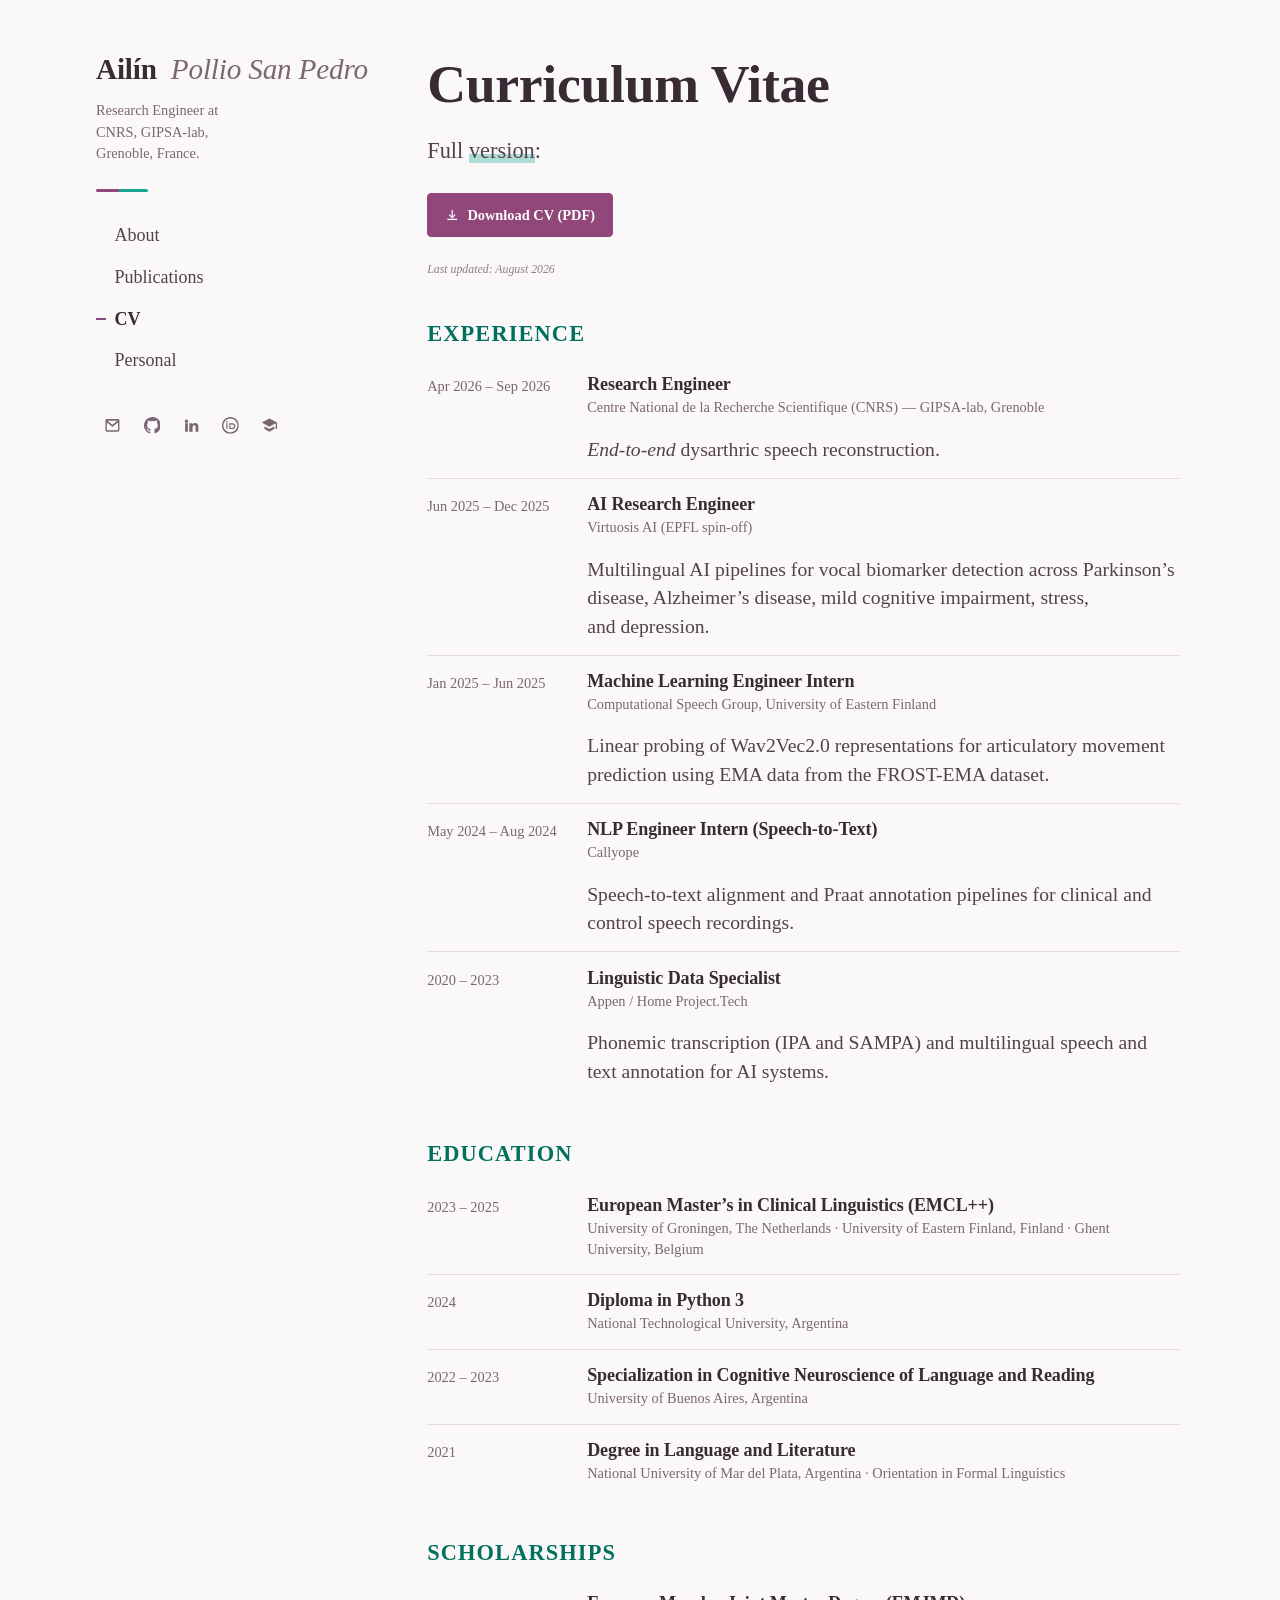
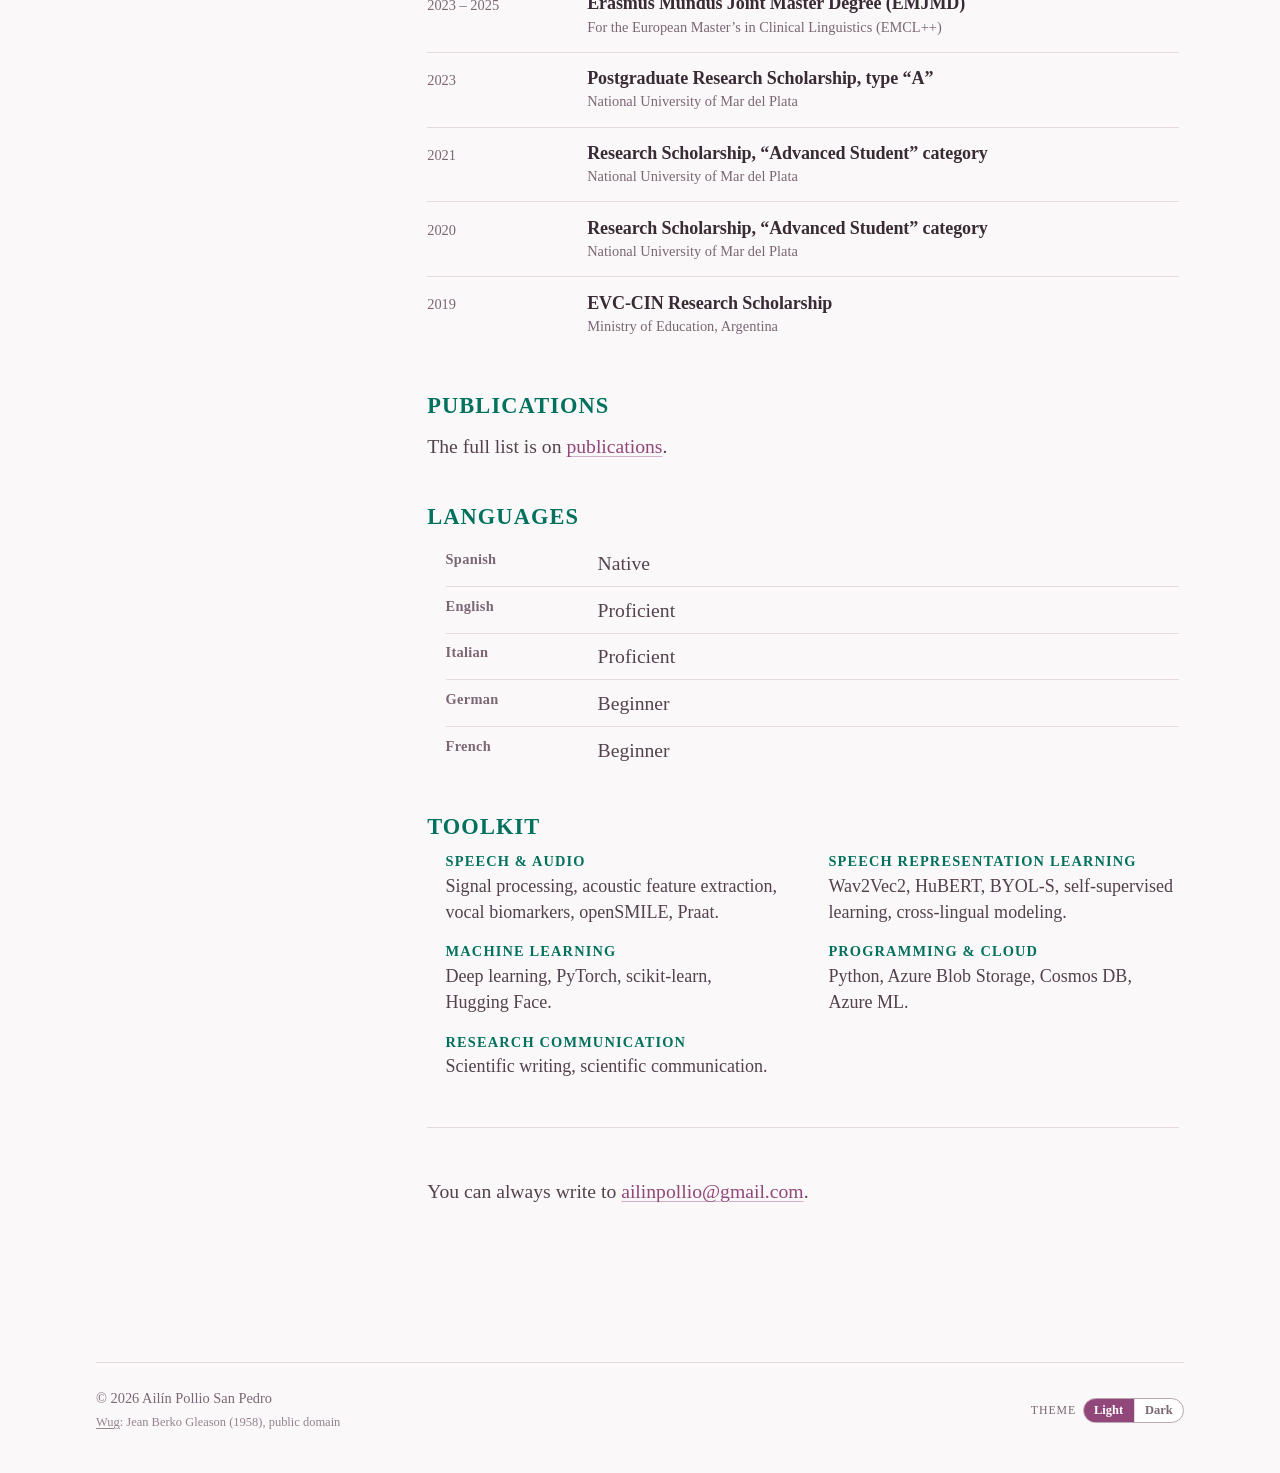
==== cv.html @ eecb3910 "Keep only the English version and tighten bio lists" ====
<!doctype html>
<html lang="en" data-lang="en">
<head>
<meta charset="utf-8">
<meta name="viewport" content="width=device-width, initial-scale=1">
<!-- [ES] title: Currículum vitae · Ailín Pollio San Pedro -->
<title data-en="CV · Ailín Pollio San Pedro">CV · Ailín Pollio San Pedro</title>
<!-- [ES] description: Formación, experiencia, docencia y distinciones de Ailín Pollio San Pedro. -->
<meta name="description"
      data-en="Education, experience, teaching and awards of Ailín Pollio San Pedro."
      content="Education, experience, teaching and awards of Ailín Pollio San Pedro.">
<link rel="icon" href="assets/img/favicon.svg" type="image/svg+xml">

<meta property="og:type" content="website">
<meta property="og:title" content="CV · Ailín Pollio San Pedro">
<!-- [ES] og:description: Formación, experiencia, docencia y distinciones. -->
<meta property="og:description" content="Education, experience, teaching and awards.">
<meta property="og:url" content="https://ailinpollio.github.io/cv.html">
<meta name="twitter:card" content="summary">

<link rel="preload" href="assets/fonts/junicode-regular.woff2" as="font" type="font/woff2" crossorigin>
<link rel="preload" href="assets/fonts/junicode-bold.woff2" as="font" type="font/woff2" crossorigin>
<link rel="stylesheet" href="assets/css/tokens.css">
<link rel="stylesheet" href="assets/css/site.css">

<script>
(function(){try{
  var t=localStorage.getItem("ailin:theme");
  if(t==="light"||t==="dark")document.documentElement.setAttribute("data-theme",t);
  /* [ES] Language detection, disabled: the site is English-only for now.
  var l=localStorage.getItem("ailin:lang");
  if(l!=="es"&&l!=="en"){
    l=(navigator.language||"es").toLowerCase().indexOf("en")===0?"en":"es";
  }
  */
  var l="en";
  document.documentElement.setAttribute("data-lang",l);
  document.documentElement.setAttribute("lang",l);
}catch(e){}})();
</script>
</head>
<body>

<a class="skip-link" href="#main"><!-- [ES] <span lang="es">Saltar al contenido</span> --><span lang="en">Skip to content</span></a>

<svg width="0" height="0" style="position:absolute" aria-hidden="true" focusable="false">
  <symbol id="i-mail" viewBox="0 0 24 24"><path d="M2 5a2 2 0 0 1 2-2h16a2 2 0 0 1 2 2v14a2 2 0 0 1-2 2H4a2 2 0 0 1-2-2V5Zm2.9.5L12 11.2l7.1-5.7H4.9ZM20 7.7l-7.4 5.9a1 1 0 0 1-1.2 0L4 7.7V19h16V7.7Z"/></symbol>
  <symbol id="i-github" viewBox="0 0 16 16"><path d="M8 0C3.58 0 0 3.58 0 8c0 3.54 2.29 6.53 5.47 7.59.4.07.55-.17.55-.38 0-.19-.01-.82-.01-1.49-2.01.37-2.53-.49-2.69-.94-.09-.23-.48-.94-.82-1.13-.28-.15-.68-.52-.01-.53.63-.01 1.08.58 1.23.82.72 1.21 1.87.87 2.33.66.07-.52.28-.87.51-1.07-1.78-.2-3.64-.89-3.64-3.95 0-.87.31-1.59.82-2.15-.08-.2-.36-1.02.08-2.12 0 0 .67-.21 2.2.82a7.6 7.6 0 0 1 2-.27c.68 0 1.36.09 2 .27 1.53-1.04 2.2-.82 2.2-.82.44 1.1.16 1.92.08 2.12.51.56.82 1.27.82 2.15 0 3.07-1.87 3.75-3.65 3.95.29.25.54.73.54 1.48 0 1.07-.01 1.93-.01 2.2 0 .21.15.46.55.38A8.01 8.01 0 0 0 16 8c0-4.42-3.58-8-8-8Z"/></symbol>
  <symbol id="i-linkedin" viewBox="0 0 24 24"><path d="M4.98 3.5a2.5 2.5 0 1 1 0 5 2.5 2.5 0 0 1 0-5ZM3 9h4v12H3V9Zm6 0h3.8v1.64h.05c.53-1 1.83-2.06 3.76-2.06C20.7 8.58 22 10.9 22 14.24V21h-4v-6.02c0-1.44-.03-3.29-2-3.29-2.01 0-2.32 1.57-2.32 3.19V21H9V9Z"/></symbol>
  <symbol id="i-orcid" viewBox="0 0 24 24"><path d="M12 0C5.37 0 0 5.37 0 12s5.37 12 12 12 12-5.37 12-12S18.63 0 12 0Zm0 2a10 10 0 1 1 0 20 10 10 0 0 1 0-20Z"/><rect x="6.2" y="9" width="1.7" height="8.2" rx=".2"/><circle cx="7.05" cy="6.9" r="1.15"/><path d="M10.4 9h4.3c2.6 0 4.4 1.7 4.4 4.1s-1.8 4.1-4.4 4.1h-4.3V9Zm1.7 1.6v5h2.4c1.7 0 2.8-1 2.8-2.5s-1.1-2.5-2.8-2.5h-2.4Z"/></symbol>
  <symbol id="i-scholar" viewBox="0 0 24 24"><path d="M12 2 1 8l11 6 9-4.91V17h2V8L12 2ZM5 13.18v4L12 21l7-3.82v-4L12 17l-7-3.82Z"/></symbol>
  <symbol id="i-download" viewBox="0 0 24 24"><path d="M12 3a1 1 0 0 1 1 1v9.6l3.3-3.3 1.4 1.4-5 5a1 1 0 0 1-1.4 0l-5-5 1.4-1.4 3.3 3.3V4a1 1 0 0 1 1-1ZM4 18h16v2H4v-2Z"/></symbol>
</svg>

<div class="shell">

  <aside class="rail">
    <a class="rail__mark" href="index.html">
      <b>Ailín</b>&nbsp;<span>Pollio San Pedro</span>
    </a>
    <!-- [ES] <p class="rail__role" lang="es">Ingeniera de Investigación en CNRS, GIPSA-lab, Grenoble, Francia.</p> -->
    <p class="rail__role" lang="en">Research Engineer at CNRS, GIPSA-lab, Grenoble, France.</p>

    <hr class="rail__rule">

    <!-- [ES] aria-label: Principal -->
    <nav class="nav" data-aria-en="Main" aria-label="Main">
      <ul>
        <li><a href="index.html"><!-- [ES] <span lang="es">Sobre mí</span> --><span lang="en">About</span></a></li>
        <li><a href="publications.html"><!-- [ES] <span lang="es">Publicaciones</span> --><span lang="en">Publications</span></a></li>
        <li><a href="cv.html">CV</a></li>
        <li><a href="personal.html">Personal</a></li>
      </ul>
    </nav>

    <ul class="social">
      <li><a href="mailto:ailinpollio@gmail.com" aria-label="Email">
        <svg aria-hidden="true"><use href="#i-mail"></use></svg></a></li>
      <li><a href="https://github.com/ailinpollio" rel="me noopener" aria-label="GitHub">
        <svg aria-hidden="true"><use href="#i-github"></use></svg></a></li>
      <li><a href="https://linkedin.com/in/ailin-pollio" rel="me noopener" aria-label="LinkedIn">
        <svg aria-hidden="true"><use href="#i-linkedin"></use></svg></a></li>
      <li><a href="https://orcid.org/0009-0009-9778-3104" rel="me noopener" aria-label="ORCID">
        <svg aria-hidden="true"><use href="#i-orcid"></use></svg></a></li>
      <li><a href="https://scholar.google.com/citations?user=HS0ACQoAAAAJ&hl=es" rel="me noopener" aria-label="Google Scholar">
        <svg aria-hidden="true"><use href="#i-scholar"></use></svg></a></li>
    </ul>
  </aside>

  <main class="content" id="main">

    <h1 class="page-title"><!-- [ES] <span lang="es">Currículum Vitae</span> --><span lang="en">Curriculum Vitae</span></h1>

    <!-- [ES] <div lang="es">

      <p class="page-lede">
        Versión <em>completa</em>:
      </p>

      <p>
        <a class="btn" href="assets/cv/Ailin-Pollio-San-Pedro-CV.pdf" download>
          <svg aria-hidden="true"><use href="#i-download"></use></svg>
          Descargar CV (PDF)
        </a>
      </p>
      <p class="dev-note">Última actualización: agosto 2026</p>

      <h2 class="section-label">Trayectoria</h2>

      <div class="cv-block">
        <div class="cv-block__when">Abr 2026 – Sep 2026</div>
        <div class="cv-block__what">
          <h3>Ingeniera de Investigación</h3>
          <p class="cv-block__where">Centre National de la Recherche Scientifique (CNRS) — GIPSA-lab, Grenoble</p>
          <p>Reconstrucción <em>end-to-end</em> de habla disártrica.</p>
        </div>
      </div>

      <div class="cv-block">
        <div class="cv-block__when">Jun 2025 – Dic 2025</div>
        <div class="cv-block__what">
          <h3>Ingeniera de Investigación en IA</h3>
          <p class="cv-block__where">Virtuosis AI (spin-off de la EPFL)</p>
          <p>Pipelines multilingües de IA para la detección de biomarcadores vocales en
            enfermedad de Parkinson, enfermedad de Alzheimer, deterioro cognitivo
            leve, estrés y depresión.</p>
        </div>
      </div>

      <div class="cv-block">
        <div class="cv-block__when">Ene 2025 – Jun 2025</div>
        <div class="cv-block__what">
          <h3>Pasante de Ingeniera de Investigación</h3>
          <p class="cv-block__where">Computational Speech Group, University of Eastern Finland</p>
          <p><em>Probing</em> lineal de representaciones de Wav2Vec2.0 para predecir
            movimientos articulatorios, con datos de EMA del corpus FROST-EMA.</p>
        </div>
      </div>

      <div class="cv-block">
        <div class="cv-block__when">May 2024 – Ago 2024</div>
        <div class="cv-block__what">
          <h3>Pasante de Ingeniera NLP (Speech-to-Text)</h3>
          <p class="cv-block__where">Callyope</p>
          <p>Pipelines de alineación habla–texto y de anotación en Praat para grabaciones
            clínicas y de controles.</p>
        </div>
      </div>

      <div class="cv-block">
        <div class="cv-block__when">2020 – 2023</div>
        <div class="cv-block__what">
          <h3>Especialista en datos lingüísticos</h3>
          <p class="cv-block__where">Appen / Home Project.Tech</p>
          <p>Transcripción fonémica (IPA y SAMPA) y anotación multilingüe de habla y texto
            para sistemas de IA.</p>
        </div>
      </div>

      <h2 class="section-label">Formación</h2>

      <div class="cv-block">
        <div class="cv-block__when">2023 – 2025</div>
        <div class="cv-block__what">
          <h3>European Master’s in Clinical Linguistics (EMCL++)</h3>
          <p class="cv-block__where">
            Universidad de Groningen, Países Bajos ·
            Universidad de Finlandia del Este, Finlandia ·
            Universidad de Gante, Bélgica
          </p>
        </div>
      </div>

      <div class="cv-block">
        <div class="cv-block__when">2024</div>
        <div class="cv-block__what">
          <h3>Diplomatura en Python 3</h3>
          <p class="cv-block__where">Universidad Tecnológica Nacional, Argentina</p>
        </div>
      </div>

      <div class="cv-block">
        <div class="cv-block__when">2022 – 2023</div>
        <div class="cv-block__what">
          <h3>Especialización en Neurociencia Cognitiva del Lenguaje y la Lectura</h3>
          <p class="cv-block__where">Universidad de Buenos Aires, Argentina</p>
        </div>
      </div>

      <div class="cv-block">
        <div class="cv-block__when">2021</div>
        <div class="cv-block__what">
          <h3>Profesorado en Letras</h3>
          <p class="cv-block__where">
            Universidad Nacional de Mar del Plata, Argentina ·
            orientación en Lingüística Formal
          </p>
        </div>
      </div>

      <h2 class="section-label">Becas</h2>

      <div class="cv-block">
        <div class="cv-block__when">2023 – 2025</div>
        <div class="cv-block__what">
          <h3>Erasmus Mundus Joint Master Degree (EMJMD)</h3>
          <p class="cv-block__where">Para el European Master’s in Clinical Linguistics (EMCL++)</p>
        </div>
      </div>

      <div class="cv-block">
        <div class="cv-block__when">2023</div>
        <div class="cv-block__what">
          <h3>Beca de Investigación de Posgrado, tipo «A»</h3>
          <p class="cv-block__where">Universidad Nacional de Mar del Plata</p>
        </div>
      </div>

      <div class="cv-block">
        <div class="cv-block__when">2021</div>
        <div class="cv-block__what">
          <h3>Beca de Investigación, categoría «Estudiante Avanzado»</h3>
          <p class="cv-block__where">Universidad Nacional de Mar del Plata</p>
        </div>
      </div>

      <div class="cv-block">
        <div class="cv-block__when">2020</div>
        <div class="cv-block__what">
          <h3>Beca de Investigación, categoría «Estudiante Avanzado»</h3>
          <p class="cv-block__where">Universidad Nacional de Mar del Plata</p>
        </div>
      </div>

      <div class="cv-block">
        <div class="cv-block__when">2019</div>
        <div class="cv-block__what">
          <h3>Beca EVC-CIN</h3>
          <p class="cv-block__where">Ministerio de Educación, Argentina</p>
        </div>
      </div>

      <h2 class="section-label">Publicaciones</h2>

      <p>
        La lista completa está en
        <a href="publications.html"> publicaciones</a>.
      </p>

      <h2 class="section-label">Idiomas</h2>

      <ul class="facts">
        <li><span class="facts__key">Español</span> <span>Nativo</span></li>
        <li><span class="facts__key">Inglés</span> <span>Profesional</span></li>
        <li><span class="facts__key">Italiano</span> <span>Profesional</span></li>
        <li><span class="facts__key">Alemán</span> <span>Principiante</span></li>
        <li><span class="facts__key">Francés</span> <span>Principiante</span></li>
      </ul>

      <h2 class="section-label">Herramientas</h2>

      <ul class="skill-grid">
        <li>
          <h3>Habla y audio</h3>
          <p>Procesamiento de señales, extracción de descriptores acústicos,
            biomarcadores vocales, openSMILE, Praat.</p>
        </li>
        <li>
          <h3>Representaciones del habla</h3>
          <p>Wav2Vec2, HuBERT, BYOL-S, aprendizaje autosupervisado, modelado
            translingüe.</p>
        </li>
        <li>
          <h3>Aprendizaje automático</h3>
          <p>Deep learning, PyTorch, scikit-learn, Hugging Face.</p>
        </li>
        <li>
          <h3>Programación y nube</h3>
          <p>Python, Azure Blob Storage, Cosmos DB, Azure ML.</p>
        </li>
        <li>
          <h3>Comunicación científica</h3>
          <p>Escritura científica, comunicación de resultados.</p>
        </li>
      </ul>

      <hr class="section-rule">

      <p>
        Podés escribirme a
        <a href="mailto:ailinpollio@gmail.com">ailinpollio@gmail.com</a>.
      </p>

    </div> -->

    <div lang="en">

      <p class="page-lede">
        Full <em>version</em>:
      </p>

      <p>
        <a class="btn" href="assets/cv/Ailin-Pollio-San-Pedro-CV.pdf" download>
          <svg aria-hidden="true"><use href="#i-download"></use></svg>
          Download CV (PDF)
        </a>
      </p>
      <p class="dev-note">Last updated: August 2026</p>

      <h2 class="section-label">Experience</h2>

      <div class="cv-block">
        <div class="cv-block__when">Apr 2026 – Sep 2026</div>
        <div class="cv-block__what">
          <h3>Research Engineer</h3>
          <p class="cv-block__where">Centre National de la Recherche Scientifique (CNRS) — GIPSA-lab, Grenoble</p>
          <p><em>End-to-end</em> dysarthric speech reconstruction.</p>
        </div>
      </div>

      <div class="cv-block">
        <div class="cv-block__when">Jun 2025 – Dec 2025</div>
        <div class="cv-block__what">
          <h3>AI Research Engineer</h3>
          <p class="cv-block__where">Virtuosis AI (EPFL spin-off)</p>
          <p>Multilingual AI pipelines for vocal biomarker detection across Parkinson’s
            disease, Alzheimer’s disease, mild cognitive impairment, stress, and
            depression.</p>
        </div>
      </div>

      <div class="cv-block">
        <div class="cv-block__when">Jan 2025 – Jun 2025</div>
        <div class="cv-block__what">
          <h3>Machine Learning Engineer Intern</h3>
          <p class="cv-block__where">Computational Speech Group, University of Eastern Finland</p>
          <p>Linear probing of Wav2Vec2.0 representations for articulatory movement
            prediction using EMA data from the FROST-EMA dataset.</p>
        </div>
      </div>

      <div class="cv-block">
        <div class="cv-block__when">May 2024 – Aug 2024</div>
        <div class="cv-block__what">
          <h3>NLP Engineer Intern (Speech-to-Text)</h3>
          <p class="cv-block__where">Callyope</p>
          <p>Speech-to-text alignment and Praat annotation pipelines for clinical and
            control speech recordings.</p>
        </div>
      </div>

      <div class="cv-block">
        <div class="cv-block__when">2020 – 2023</div>
        <div class="cv-block__what">
          <h3>Linguistic Data Specialist</h3>
          <p class="cv-block__where">Appen / Home Project.Tech</p>
          <p>Phonemic transcription (IPA and SAMPA) and multilingual speech and text
            annotation for AI systems.</p>
        </div>
      </div>

      <h2 class="section-label">Education</h2>

      <div class="cv-block">
        <div class="cv-block__when">2023 – 2025</div>
        <div class="cv-block__what">
          <h3>European Master’s in Clinical Linguistics (EMCL++)</h3>
          <p class="cv-block__where">
            University of Groningen, The Netherlands ·
            University of Eastern Finland, Finland ·
            Ghent University, Belgium
          </p>
        </div>
      </div>

      <div class="cv-block">
        <div class="cv-block__when">2024</div>
        <div class="cv-block__what">
          <h3>Diploma in Python 3</h3>
          <p class="cv-block__where">National Technological University, Argentina</p>
        </div>
      </div>

      <div class="cv-block">
        <div class="cv-block__when">2022 – 2023</div>
        <div class="cv-block__what">
          <h3>Specialization in Cognitive Neuroscience of Language and Reading</h3>
          <p class="cv-block__where">University of Buenos Aires, Argentina</p>
        </div>
      </div>

      <div class="cv-block">
        <div class="cv-block__when">2021</div>
        <div class="cv-block__what">
          <h3>Degree in Language and Literature</h3>
          <p class="cv-block__where">
            National University of Mar del Plata, Argentina ·
            Orientation in Formal Linguistics
          </p>
        </div>
      </div>

      <h2 class="section-label">Scholarships</h2>

      <div class="cv-block">
        <div class="cv-block__when">2023 – 2025</div>
        <div class="cv-block__what">
          <h3>Erasmus Mundus Joint Master Degree (EMJMD)</h3>
          <p class="cv-block__where">For the European Master’s in Clinical Linguistics (EMCL++)</p>
        </div>
      </div>

      <div class="cv-block">
        <div class="cv-block__when">2023</div>
        <div class="cv-block__what">
          <h3>Postgraduate Research Scholarship, type “A”</h3>
          <p class="cv-block__where">National University of Mar del Plata</p>
        </div>
      </div>

      <div class="cv-block">
        <div class="cv-block__when">2021</div>
        <div class="cv-block__what">
          <h3>Research Scholarship, “Advanced Student” category</h3>
          <p class="cv-block__where">National University of Mar del Plata</p>
        </div>
      </div>

      <div class="cv-block">
        <div class="cv-block__when">2020</div>
        <div class="cv-block__what">
          <h3>Research Scholarship, “Advanced Student” category</h3>
          <p class="cv-block__where">National University of Mar del Plata</p>
        </div>
      </div>

      <div class="cv-block">
        <div class="cv-block__when">2019</div>
        <div class="cv-block__what">
          <h3>EVC-CIN Research Scholarship</h3>
          <p class="cv-block__where">Ministry of Education, Argentina</p>
        </div>
      </div>

      <h2 class="section-label">Publications</h2>

      <p>
        The full list is on
        <a href="publications.html">publications</a>.
      </p>

      <h2 class="section-label">Languages</h2>

      <ul class="facts">
        <li><span class="facts__key">Spanish</span> <span>Native</span></li>
        <li><span class="facts__key">English</span> <span>Proficient</span></li>
        <li><span class="facts__key">Italian</span> <span>Proficient</span></li>
        <li><span class="facts__key">German</span> <span>Beginner</span></li>
        <li><span class="facts__key">French</span> <span>Beginner</span></li>
      </ul>

      <h2 class="section-label">Toolkit</h2>

      <ul class="skill-grid">
        <li>
          <h3>Speech &amp; audio</h3>
          <p>Signal processing, acoustic feature extraction, vocal biomarkers,
            openSMILE, Praat.</p>
        </li>
        <li>
          <h3>Speech representation learning</h3>
          <p>Wav2Vec2, HuBERT, BYOL-S, self-supervised learning, cross-lingual
            modeling.</p>
        </li>
        <li>
          <h3>Machine learning</h3>
          <p>Deep learning, PyTorch, scikit-learn, Hugging Face.</p>
        </li>
        <li>
          <h3>Programming &amp; cloud</h3>
          <p>Python, Azure Blob Storage, Cosmos DB, Azure ML.</p>
        </li>
        <li>
          <h3>Research communication</h3>
          <p>Scientific writing, scientific communication.</p>
        </li>
      </ul>

      <hr class="section-rule">

      <p>
        You can always write to
        <a href="mailto:ailinpollio@gmail.com">ailinpollio@gmail.com</a>.
      </p>

    </div>

  </main>

  <footer class="site-footer">
    <p>
      © <span id="year">2026</span> Ailín Pollio San Pedro<br>
      <span class="credit">
        <a href="https://commons.wikimedia.org/wiki/File:WugTest.png" rel="noopener">Wug</a>:
        Jean Berko Gleason (1958)<!-- [ES] <span lang="es">, dominio público</span> --><span lang="en">, public domain</span>
      </span>
    </p>

    <div class="controls">
      <!-- [ES] <div class="control">
        <span class="control__label" id="lbl-lang">
          <span lang="es">Idioma</span><span lang="en">Language</span>
        </span>
        <div class="switch" data-switch="lang" role="group" aria-labelledby="lbl-lang">
          <button type="button" data-value="es" aria-pressed="true">Español</button>
          <button type="button" data-value="en" aria-pressed="false">English</button>
        </div>
      </div> -->

      <div class="control">
        <span class="control__label" id="lbl-theme">
          <!-- [ES] <span lang="es">Tema</span> --><span lang="en">Theme</span>
        </span>
        <div class="switch" data-switch="theme" role="group" aria-labelledby="lbl-theme">
          <button type="button" data-value="light" aria-pressed="true">
            <!-- [ES] <span lang="es">Claro</span> --><span lang="en">Light</span>
          </button>
          <button type="button" data-value="dark" aria-pressed="false">
            <!-- [ES] <span lang="es">Oscuro</span> --><span lang="en">Dark</span>
          </button>
        </div>
      </div>
    </div>
  </footer>

</div>

<script src="assets/js/site.js" defer></script>
<script>document.getElementById("year").textContent = new Date().getFullYear();</script>
</body>
</html>
---- assets/css/tokens.css ----
@font-face {
  font-family: "Junicode";
  src: url("../fonts/junicode-regular.woff2") format("woff2");
  font-weight: 400; font-style: normal; font-display: swap;
}
@font-face {
  font-family: "Junicode";
  src: url("../fonts/junicode-italic.woff2") format("woff2");
  font-weight: 400; font-style: italic; font-display: swap;
}
@font-face {
  font-family: "Junicode";
  src: url("../fonts/junicode-bold.woff2") format("woff2");
  font-weight: 700; font-style: normal; font-display: swap;
}
@font-face {
  font-family: "Junicode";
  src: url("../fonts/junicode-bolditalic.woff2") format("woff2");
  font-weight: 700; font-style: italic; font-display: swap;
}

:root {

  --font-display: "Junicode", "Iowan Old Style", Georgia, "Times New Roman", serif;
  --font-body: var(--font-display);
  --font-ui: var(--font-display);
  --font-mono: ui-monospace, "SF Mono", SFMono-Regular, Menlo, monospace;

  --display-tracking: -0.006em;
  --body-leading: 1.62;

  --body-size: calc(var(--step-0) * 1.09);

  --plum: #914779;
  --slate: #53424C;
  --mauve: #BAA6B2;
  --pine: #00715D;
  --jade: #17A68F;

  --bg: #FBF8FA;
  --bg-sunken: #F3ECF0;
  --surface: #FFFFFF;

  --ink: #53424C;
  --ink-strong: #382B33;
  --ink-muted: #7A6773;

  --link: #914779;
  --link-hover: #6E3459;
  --accent: #00715D;
  --accent-quiet: #17A68F;

  --rule: #E5D9E0;
  --rule-strong: #BAA6B2;
  --chip-bg: #F3E9EF;
  --chip-ink: #6E3459;

  --on-fill: #FFFFFF;
  --fill: #914779;
  --focus: #00715D;

  --shadow: 0 1px 2px rgb(56 43 51 / .05), 0 6px 20px -8px rgb(56 43 51 / .14);
  --selection: #F2D9E8;

  --shell: 74rem;
  --measure: 47rem;
  --rail: 17.5rem;
  --gap: clamp(1.75rem, 4vw, 4.5rem);
  --pad-x: clamp(1.25rem, 5vw, 3rem);
  --radius: 4px;
  --radius-lg: 10px;

  --step--1: clamp(0.84rem, 0.82rem + 0.10vw, 0.90rem);
  --step-0:  clamp(1.03rem, 1.00rem + 0.16vw, 1.13rem);
  --step-1:  clamp(1.22rem, 1.16rem + 0.30vw, 1.42rem);
  --step-2:  clamp(1.48rem, 1.36rem + 0.58vw, 1.86rem);
  --step-3:  clamp(1.80rem, 1.58rem + 1.05vw, 2.55rem);
  --step-4:  clamp(2.20rem, 1.80rem + 1.95vw, 3.60rem);

  color-scheme: light;
}

@media (prefers-color-scheme: dark) {
  :root:not([data-theme="light"]) {
    --bg: #221B20;
    --bg-sunken: #2C242A;
    --surface: #2C242A;

    --ink: #EFE6EB;
    --ink-strong: #FFFFFF;
    --ink-muted: #BAA6B2;

    --link: #D890BE;
    --link-hover: #EDB4D6;
    --accent: #17A68F;
    --accent-quiet: #17A68F;

    --rule: #3D323A;
    --rule-strong: #574853;
    --chip-bg: #382E35;
    --chip-ink: #E8C3DA;

    --on-fill: #1B1418;
    --fill: #D890BE;
    --focus: #17A68F;

    --shadow: 0 1px 2px rgb(0 0 0 / .30), 0 8px 24px -10px rgb(0 0 0 / .55);
    --selection: #4A2C40;

    color-scheme: dark;
  }
}

:root[data-theme="dark"] {
  --bg: #221B20;
  --bg-sunken: #2C242A;
  --surface: #2C242A;

  --ink: #EFE6EB;
  --ink-strong: #FFFFFF;
  --ink-muted: #BAA6B2;

  --link: #D890BE;
  --link-hover: #EDB4D6;
  --accent: #17A68F;
  --accent-quiet: #17A68F;

  --rule: #3D323A;
  --rule-strong: #574853;
  --chip-bg: #382E35;
  --chip-ink: #E8C3DA;

  --on-fill: #1B1418;
  --fill: #D890BE;
  --focus: #17A68F;

  --shadow: 0 1px 2px rgb(0 0 0 / .30), 0 8px 24px -10px rgb(0 0 0 / .55);
  --selection: #4A2C40;

  color-scheme: dark;
}

/* [ES]
:root[data-lang="en"] [lang="es"] { display: none; }
:root[data-lang="es"] [lang="en"] { display: none; }
*/
---- assets/css/site.css ----
*, *::before, *::after { box-sizing: border-box; }

html {
  -webkit-text-size-adjust: 100%;
  scroll-behavior: smooth;
}
@media (prefers-reduced-motion: reduce) {
  html { scroll-behavior: auto; }
  *, *::before, *::after {
    animation-duration: .001ms !important;
    transition-duration: .001ms !important;
  }
}

body {
  margin: 0;
  background: var(--bg);
  color: var(--ink);
  font-family: var(--font-body);
  font-size: var(--body-size);
  line-height: var(--body-leading);
  font-synthesis-weight: none;
  text-rendering: optimizeLegibility;
  -webkit-font-smoothing: antialiased;
}

::selection { background: var(--selection); color: var(--ink-strong); }

:where(a):focus-visible,
:where(button):focus-visible,
:where(summary):focus-visible {
  outline: 2px solid var(--focus);
  outline-offset: 3px;
  border-radius: 2px;
}

img { max-width: 100%; height: auto; display: block; }

.skip-link {
  position: absolute;
  left: -999px;
  top: .5rem;
  z-index: 100;
  padding: .55rem 1rem;
  background: var(--fill);
  color: var(--on-fill);
  border-radius: var(--radius);
  font-family: var(--font-ui);
}
.skip-link:focus { left: .5rem; }

.visually-hidden {
  position: absolute; width: 1px; height: 1px;
  padding: 0; margin: -1px; overflow: hidden;
  clip-path: inset(50%); white-space: nowrap;
}

.shell {
  max-width: var(--shell);
  margin-inline: auto;
  padding-inline: var(--pad-x);
  display: grid;
  grid-template-columns: var(--rail) minmax(0, 1fr);
  gap: var(--gap);
  align-items: start;
}

.rail {
  position: sticky;
  top: 0;
  padding-block: clamp(2.5rem, 6vh, 4.5rem) 2rem;
  max-height: 100vh;
  overflow-y: auto;
  overscroll-behavior: contain;
}

.content {
  min-width: 0;
  padding-block: clamp(2.5rem, 6vh, 4.5rem) 5rem;
  max-width: var(--measure);
}

@media (max-width: 60rem) {
  .shell { grid-template-columns: minmax(0, 1fr); gap: 0; }
  .rail {
    position: static;
    max-height: none;
    overflow: visible;
    padding-block: 2rem 1.25rem;
    border-bottom: 1px solid var(--rule);
  }
  .content { padding-block: 2rem 3.5rem; max-width: none; }
}

.rail__mark {
  display: inline-flex;
  align-items: baseline;
  gap: .12em;
  text-decoration: none;
  color: var(--ink-strong);
  font-family: var(--font-display);
  font-size: var(--step-2);
  line-height: 1.08;
  letter-spacing: var(--display-tracking);
}
.rail__mark b { font-weight: 700; }
.rail__mark span {
  font-weight: 400;
  color: var(--ink-muted);
  font-style: italic;
}
.rail__mark:hover b { color: var(--link); }

.rail__role {
  margin: .7rem 0 0;
  font-family: var(--font-ui);
  font-size: var(--step--1);
  line-height: 1.5;
  color: var(--ink-muted);
  max-width: 22ch;
}

.rail__rule {
  width: 3.25rem;
  height: 3px;
  margin: 1.5rem 0;
  border: 0;
  background: linear-gradient(90deg, var(--plum) 0 45%, var(--accent-quiet) 45% 100%);
  border-radius: 2px;
}

.nav ul {
  list-style: none;
  margin: 0;
  padding: 0;
  display: flex;
  flex-direction: column;
  gap: .1rem;
}
.nav a {
  display: block;
  padding: .34rem 0;
  font-family: var(--font-ui);
  font-size: var(--step-0);
  color: var(--ink);
  text-decoration: none;
  position: relative;
  padding-left: 1.15rem;
  transition: color .16s ease;
}
.nav a::before {
  content: "";
  position: absolute;
  left: 0;
  top: 50%;
  translate: 0 -50%;
  width: 0;
  height: 2px;
  background: var(--accent-quiet);
  transition: width .18s ease;
}
.nav a:hover { color: var(--link); }
.nav a:hover::before { width: .6rem; }
.nav a[aria-current="page"] {
  color: var(--ink-strong);
  font-weight: 700;
}
.nav a[aria-current="page"]::before { width: .6rem; background: var(--plum); }

@media (max-width: 60rem) {
  .nav ul { flex-direction: row; flex-wrap: wrap; gap: 0 1.5rem; }
  .nav a { padding-left: 0; }
  .nav a::before { left: 0; top: auto; bottom: .12rem; translate: none; }
  .rail__rule { margin: 1.1rem 0; }
  .rail__role { max-width: 46ch; }
}

.social {
  display: flex;
  flex-wrap: wrap;
  gap: .35rem;
  margin-top: 1.75rem;
  padding: 0;
  list-style: none;
}
.social a {
  display: grid;
  place-items: center;
  width: 2.1rem;
  height: 2.1rem;
  border-radius: 50%;
  color: var(--ink-muted);
  border: 1px solid transparent;
  transition: color .16s ease, border-color .16s ease, background .16s ease;
}
.social a:hover {
  color: var(--link);
  border-color: var(--rule-strong);
  background: var(--surface);
}
.social svg { width: 1.05rem; height: 1.05rem; fill: currentColor; }

.content :where(h1, h2, h3, h4) {
  font-family: var(--font-display);
  color: var(--ink-strong);
  letter-spacing: var(--display-tracking);
  line-height: 1.14;
  text-wrap: balance;
  font-weight: 700;
}

h1.page-title {
  font-size: var(--step-4);
  margin: 0 0 .35em;
}
.page-lede {
  font-size: var(--step-1);
  line-height: 1.5;
  color: var(--ink);
  margin: 0 0 2.5rem;
  max-width: 38ch;
  text-wrap: pretty;
}
.page-lede em {
  font-style: normal;
  background-image: linear-gradient(transparent 62%, color-mix(in srgb, var(--accent-quiet) 34%, transparent) 62%);
  background-repeat: no-repeat;
}

.content :where(h2) {
  font-size: var(--step-2);
  margin: 3.25rem 0 1rem;
}
.content :where(h3) {
  font-size: var(--step-1);
  margin: 2rem 0 .5rem;
}
.content p { margin: 0 0 1.15em; text-wrap: pretty; }

.content :where(a) {
  color: var(--link);
  text-decoration: underline;
  text-decoration-thickness: 1px;
  text-underline-offset: .16em;
  text-decoration-color: color-mix(in srgb, var(--link) 40%, transparent);
  transition: color .15s ease, text-decoration-color .15s ease;
}
.content :where(a:hover) {
  color: var(--link-hover);
  text-decoration-color: currentColor;
}

.content ul, .content ol { padding-left: 1.15rem; margin: 0 0 1.15em; }
.content li { margin-bottom: .35em; }
.content .bio-list li { margin-bottom: 0; line-height: 1.5; }
.content li::marker { color: var(--rule-strong); }

blockquote {
  margin: 1.75rem 0;
  padding: .15rem 0 .15rem 1.25rem;
  border-left: 3px solid var(--accent-quiet);
  color: var(--ink-muted);
  font-style: italic;
}

hr.section-rule {
  border: 0;
  border-top: 1px solid var(--rule);
  margin: 3rem 0;
}

.section-label {
  font-family: var(--font-display);
  font-size: var(--step-1);
  font-weight: 700;

  letter-spacing: .05em;
  line-height: 1.2;
  text-transform: uppercase;
  color: var(--accent);

  margin: 2.6rem 0 .7rem;
  text-wrap: balance;
}

.content > div > .section-label:first-child { margin-top: 2.5rem; }

.cv-block:has(+ .section-label),
.facts li:last-child { border-bottom: 0; }

.section-label + h2 { margin-top: 0; }

.section-label--soft {
  text-transform: none;
  letter-spacing: 0;
  font-style: italic;
  font-weight: 400;

  font-size: calc(var(--step-1) * 1.12);
}

.btn {
  display: inline-flex;
  align-items: center;
  gap: .5rem;
  padding: .58rem 1.05rem;
  font-family: var(--font-ui);
  font-size: var(--step--1);
  font-weight: 700;
  border-radius: var(--radius);
  border: 1px solid var(--fill);
  background: var(--fill);
  color: var(--on-fill);
  text-decoration: none;
  cursor: pointer;
  transition: filter .16s ease, transform .16s ease;
}

.btn:hover {
  filter: brightness(1.08);
  transform: translateY(-1px);
  color: var(--on-fill);
}
.btn--ghost {
  background: transparent;
  color: var(--link);
  border-color: var(--rule-strong);
}
.btn--ghost:hover {
  border-color: var(--link);
  background: var(--surface);
  color: var(--link-hover);
}
.btn svg { width: 1em; height: 1em; fill: currentColor; }

.chip {
  display: inline-flex;
  align-items: center;
  gap: .3rem;
  padding: .16rem .55rem;
  border-radius: 999px;
  background: var(--chip-bg);
  color: var(--chip-ink);
  font-family: var(--font-ui);
  font-size: .78rem;
  font-weight: 700;
  letter-spacing: .02em;
  text-decoration: none;
  white-space: nowrap;
}
a.chip:hover { background: var(--rule-strong); color: var(--ink-strong); }

.portrait {
  float: right;
  width: min(38%, 13rem);
  margin: 0 0 1.25rem 1.75rem;
  border-radius: var(--radius-lg);
  box-shadow: var(--shadow);
  aspect-ratio: 4 / 5;
  object-fit: cover;
  background: var(--bg-sunken);
}
@media (max-width: 34rem) {
  .portrait { float: none; width: 11rem; margin: 0 0 1.5rem; }
}

.news {
  list-style: none;
  padding: 0;
  margin: 0 0 1.15em;
  display: grid;
  gap: .7rem;
}
.news li {
  display: grid;
  grid-template-columns: 1.6rem minmax(0, 1fr);
  gap: .55rem;
  margin: 0;
}
.news__mark {
  font-size: 1.1em;
  line-height: 1.5;

  font-family: "Apple Color Emoji", "Segoe UI Emoji", "Noto Color Emoji", sans-serif;
}

.facts {
  list-style: none;
  padding: 0;
  margin: 0;
  display: grid;
  gap: .1rem;
}
.facts li {
  display: grid;
  grid-template-columns: 8.5rem minmax(0, 1fr);
  gap: 1rem;
  padding: .38rem 0;
  border-bottom: 1px solid var(--rule);
  margin: 0;
}
.facts dt, .facts .facts__key {
  font-family: var(--font-ui);
  font-size: var(--step--1);
  font-weight: 700;
  color: var(--ink-muted);
  letter-spacing: .02em;
}
@media (max-width: 34rem) {
  .facts li { grid-template-columns: 1fr; gap: .1rem; }
}

.filters {
  display: flex;
  flex-wrap: wrap;
  gap: .4rem;
  margin: 0 0 2.25rem;
  padding: 0;
  border: 0;
}
.filters legend { padding: 0; margin: 0 0 .6rem; }
.filter {
  font-family: var(--font-ui);
  font-size: var(--step--1);
  font-weight: 700;
  padding: .32rem .8rem;
  border-radius: 999px;
  border: 1px solid var(--rule-strong);
  background: transparent;
  color: var(--ink-muted);
  cursor: pointer;
  transition: all .15s ease;
}
.filter:hover { color: var(--link); border-color: var(--link); }
.filter[aria-pressed="true"] {
  background: var(--fill);
  border-color: var(--fill);
  color: var(--on-fill);
}

.pub-year {
  display: grid;
  grid-template-columns: 4.25rem minmax(0, 1fr);
  gap: 1.5rem;
  padding-top: 1.6rem;
  border-top: 1px solid var(--rule);
  margin-top: 1.6rem;
}
.pub-year:first-of-type { border-top: 0; padding-top: 0; margin-top: 0; }
.pub-year > h2 {
  margin: 0;
  font-size: var(--step-1);
  color: var(--ink-muted);
  font-variant-numeric: lining-nums tabular-nums;
  position: sticky;
  top: 1.5rem;
  align-self: start;
  font-weight: 400;
}

.pub-list { list-style: none; margin: 0; padding: 0; display: grid; gap: 1.9rem; }

.pub { margin: 0; position: relative; }
.pub__title {
  font-family: var(--font-display);
  font-size: var(--step-1);
  font-weight: 700;
  line-height: 1.25;
  margin: 0 0 .3rem;
  color: var(--ink-strong);
  letter-spacing: var(--display-tracking);
  text-wrap: pretty;
}
.pub__title a { color: inherit; text-decoration: none; }
.pub__title a:hover {
  color: var(--link);
  text-decoration: underline;
  text-decoration-thickness: 1px;
  text-underline-offset: .16em;
}
.pub__authors {
  margin: 0 0 .2rem;
  font-size: var(--step--1);
  line-height: 1.55;
  color: var(--ink);
}
.pub__authors .me {
  font-weight: 700;
  color: var(--ink-strong);
  border-bottom: 2px solid var(--accent-quiet);
}
.pub__venue {
  margin: 0 0 .65rem;
  font-size: var(--step--1);
  color: var(--ink-muted);
}
.pub__venue em { color: var(--ink); font-style: italic; }
.pub__links {
  display: flex;
  flex-wrap: wrap;
  gap: .35rem;
  list-style: none;
  padding: 0;
  margin: 0;
}
.pub__links li { margin: 0; }

@media (max-width: 34rem) {
  .pub-year { grid-template-columns: 1fr; gap: .9rem; }
  .pub-year > h2 { position: static; }
}

.empty-state {
  padding: 2.5rem 0;
  color: var(--ink-muted);
  font-style: italic;
}

.cv-block {
  display: grid;
  grid-template-columns: 8.5rem minmax(0, 1fr);
  gap: 1.5rem;
  padding: .9rem 0;
  border-bottom: 1px solid var(--rule);
  line-height: 1.45;
}
.cv-block:last-child { border-bottom: 0; }
.cv-block__when {
  font-family: var(--font-ui);
  font-size: var(--step--1);
  color: var(--ink-muted);
  font-variant-numeric: lining-nums tabular-nums;
  padding-top: .2em;
  white-space: nowrap;
}
.cv-block__what h3 {
  margin: 0 0 .1rem;
  font-size: var(--step-0);
  line-height: 1.25;
}
.cv-block__where {
  margin: 0 0 .3rem;
  color: var(--ink-muted);
  font-size: var(--step--1);
}
.cv-block__what p:last-child { margin-bottom: 0; }
.cv-block__what ul { margin: .3rem 0 0; }
.cv-block__what li { margin-bottom: .12rem; }
.cv-block__what p:last-child { margin-bottom: 0; }

@media (max-width: 34rem) {
  .cv-block { grid-template-columns: 1fr; gap: .3rem; }
}

.skill-grid {
  display: grid;
  grid-template-columns: repeat(auto-fit, minmax(16rem, 1fr));
  gap: 1.1rem 2rem;
  margin: .6rem 0 0;
  padding: 0;
  list-style: none;
}
.skill-grid > li { margin: 0; }

.skill-grid h3 {
  margin: 0 0 .1rem;
  font-size: var(--step--1);
  font-weight: 700;
  letter-spacing: .08em;
  text-transform: uppercase;
  color: var(--accent);
  line-height: 1.3;
}
.skill-grid p {
  margin: 0;
  font-size: var(--step-0);
  line-height: 1.45;
  color: var(--ink);
}

.site-footer {
  grid-column: 1 / -1;
  border-top: 1px solid var(--rule);
  padding: 1.5rem 0 2.5rem;
  display: flex;
  flex-wrap: wrap;
  gap: 1rem 2rem;
  align-items: center;
  justify-content: space-between;
  font-family: var(--font-ui);
  font-size: var(--step--1);
  color: var(--ink-muted);
}
.site-footer p { margin: 0; }
.credit { font-size: .78rem; opacity: .8; }
.site-footer a { color: var(--ink-muted); text-decoration: underline; text-underline-offset: .15em; }
.site-footer a:hover { color: var(--link); }

.controls {
  display: flex;
  flex-wrap: wrap;
  gap: .75rem 1.25rem;
  align-items: center;
}
.control {
  display: inline-flex;
  align-items: center;
  gap: .4rem;
}
.control > .control__label {
  font-size: .74rem;
  letter-spacing: .08em;
  text-transform: uppercase;
  color: var(--ink-muted);
}
.switch {
  display: inline-flex;
  border: 1px solid var(--rule-strong);
  border-radius: 999px;
  overflow: hidden;
  background: var(--surface);
}
.switch button {
  border: 0;
  background: transparent;
  color: var(--ink-muted);
  font-family: inherit;
  font-size: .78rem;
  font-weight: 700;
  padding: .25rem .65rem;
  cursor: pointer;
  transition: background .15s ease, color .15s ease;
}
.switch button:hover { color: var(--link); }
.switch button[aria-pressed="true"] {
  background: var(--fill);
  color: var(--on-fill);
}
.switch button + button { border-left: 1px solid var(--rule); }

.dev-note {
  font-size: .74rem;
  font-style: italic;
  color: var(--ink-muted);
  opacity: .85;
}

.films,
.photo-grid {
  list-style: none;
  padding: 0;
  margin: 0 0 1.5rem;
  display: grid;
}

.films      { grid-template-columns: repeat(4, minmax(0, 1fr)); gap: 1rem .7rem; max-width: 36.1rem; }
.photo-grid { grid-template-columns: repeat(3, minmax(0, 1fr)); gap: .5rem;      max-width: 26.5rem; }

@media (max-width: 34rem) {
  .films { grid-template-columns: repeat(2, minmax(0, 1fr)); max-width: none; }
  .photo-grid { max-width: none; }
}

.film { margin: 0; }
.film__link {
  display: block;
  text-decoration: none;
  color: var(--ink);
}
.film__poster {
  width: 100%;
  height: auto;
  aspect-ratio: 2 / 3;
  object-fit: cover;
  border-radius: var(--radius);
  display: block;
  background: var(--bg-sunken);
}
.film__link:focus-visible { outline: 2px solid var(--focus); outline-offset: 3px; }

.film__title {
  display: block;
  margin-top: .4rem;
  font-size: var(--step--1);
  line-height: 1.3;
}
.film__link:hover .film__title {
  color: var(--link);
  text-decoration: underline;
  text-underline-offset: .16em;
}
.film__meta {
  display: block;
  font-size: .78rem;
  color: var(--ink-muted);
  font-variant-numeric: lining-nums tabular-nums;
}
.photo-grid li { margin: 0; }
.photo-grid img {
  width: 100%;
  height: auto;
  aspect-ratio: 1;
  object-fit: cover;
  border-radius: var(--radius);
  display: block;
  background: var(--bg-sunken);
}
.photo-grid a:focus-visible { outline: 2px solid var(--focus); outline-offset: 3px; }

.film__poster,
.photo-grid img {
  filter: saturate(.45);
  opacity: .72;
  transition: filter .28s ease, opacity .28s ease;
}
.film__link:hover .film__poster,
.film__link:focus-visible .film__poster,
.photo-grid a:hover img,
.photo-grid a:focus-visible img {
  filter: saturate(1);
  opacity: 1;
}

@media (hover: none) {
  .film__poster,
  .photo-grid img { filter: none; opacity: 1; }
}

.has-wug,
.has-wug * { cursor: none; }

.has-wug :is(input, textarea, [contenteditable]) { cursor: text; }

.wug {
  position: fixed;
  top: 0;
  left: 0;
  width: 40px;
  height: 36px;
  z-index: 9999;
  pointer-events: none;
  opacity: 0;
  transition: opacity .18s ease;
  will-change: transform;
}
.wug--ready { opacity: 1; }

.wug__bird {
  position: absolute;
  inset: 0;

  transform-origin: 46% 84%;
}

.wug--peck .wug__bird { animation: wug-peck .26s; }

@keyframes wug-peck {
  0%   { rotate: 0deg;   translate: 0 0;      animation-timing-function: ease-in-out; }
  12%  { rotate: -8deg;  translate: -1px 0;   animation-timing-function: cubic-bezier(.85,0,.9,.6); }
  38%  { rotate: 24deg;  translate: 2px 1px;  animation-timing-function: linear; }
  55%  { rotate: 23deg;  translate: 2px 1px;  animation-timing-function: ease-out; }
  100% { rotate: 0deg;   translate: 0 0; }
}

.wug--peck .wug__body,
.wug--peck .wug__leg-l,
.wug--peck .wug__leg-r { animation: wug-negativo .26s steps(1, end); }

@keyframes wug-negativo {
  0%, 37%   { filter: none; }
  38%, 92%  { filter: invert(1)
                      drop-shadow( 1px 0 0 #000) drop-shadow(-1px 0 0 #000)
                      drop-shadow( 0 1px 0 #000) drop-shadow( 0 -1px 0 #000); }
  93%, 100% { filter: none; }
}

:root[data-theme="dark"] .wug { filter: invert(1); }
@media (prefers-color-scheme: dark) {
  :root:not([data-theme="light"]) .wug { filter: invert(1); }
}

.wug__body,
.wug__leg-l,
.wug__leg-r {
  position: absolute;
  inset: 0;
  width: 100%;
  height: 100%;
  object-fit: contain;
}

.wug__leg-l { transform-origin: 40.1% 82.8%; }
.wug__leg-r { transform-origin: 62.1% 82.8%; }

.wug__leg-l,
.wug__leg-r { transition: rotate .2s cubic-bezier(.2, 1.8, .4, 1); }

.wug--flying .wug__leg-l { rotate:  36deg; }
.wug--flying .wug__leg-r { rotate: -36deg; }

.notfound {
  min-height: 60vh;
  display: grid;
  align-content: center;
}
.notfound__code {
  font-family: var(--font-display);
  font-size: var(--step-4);
  color: var(--accent-quiet);
  margin: 0;
  line-height: 1;
}
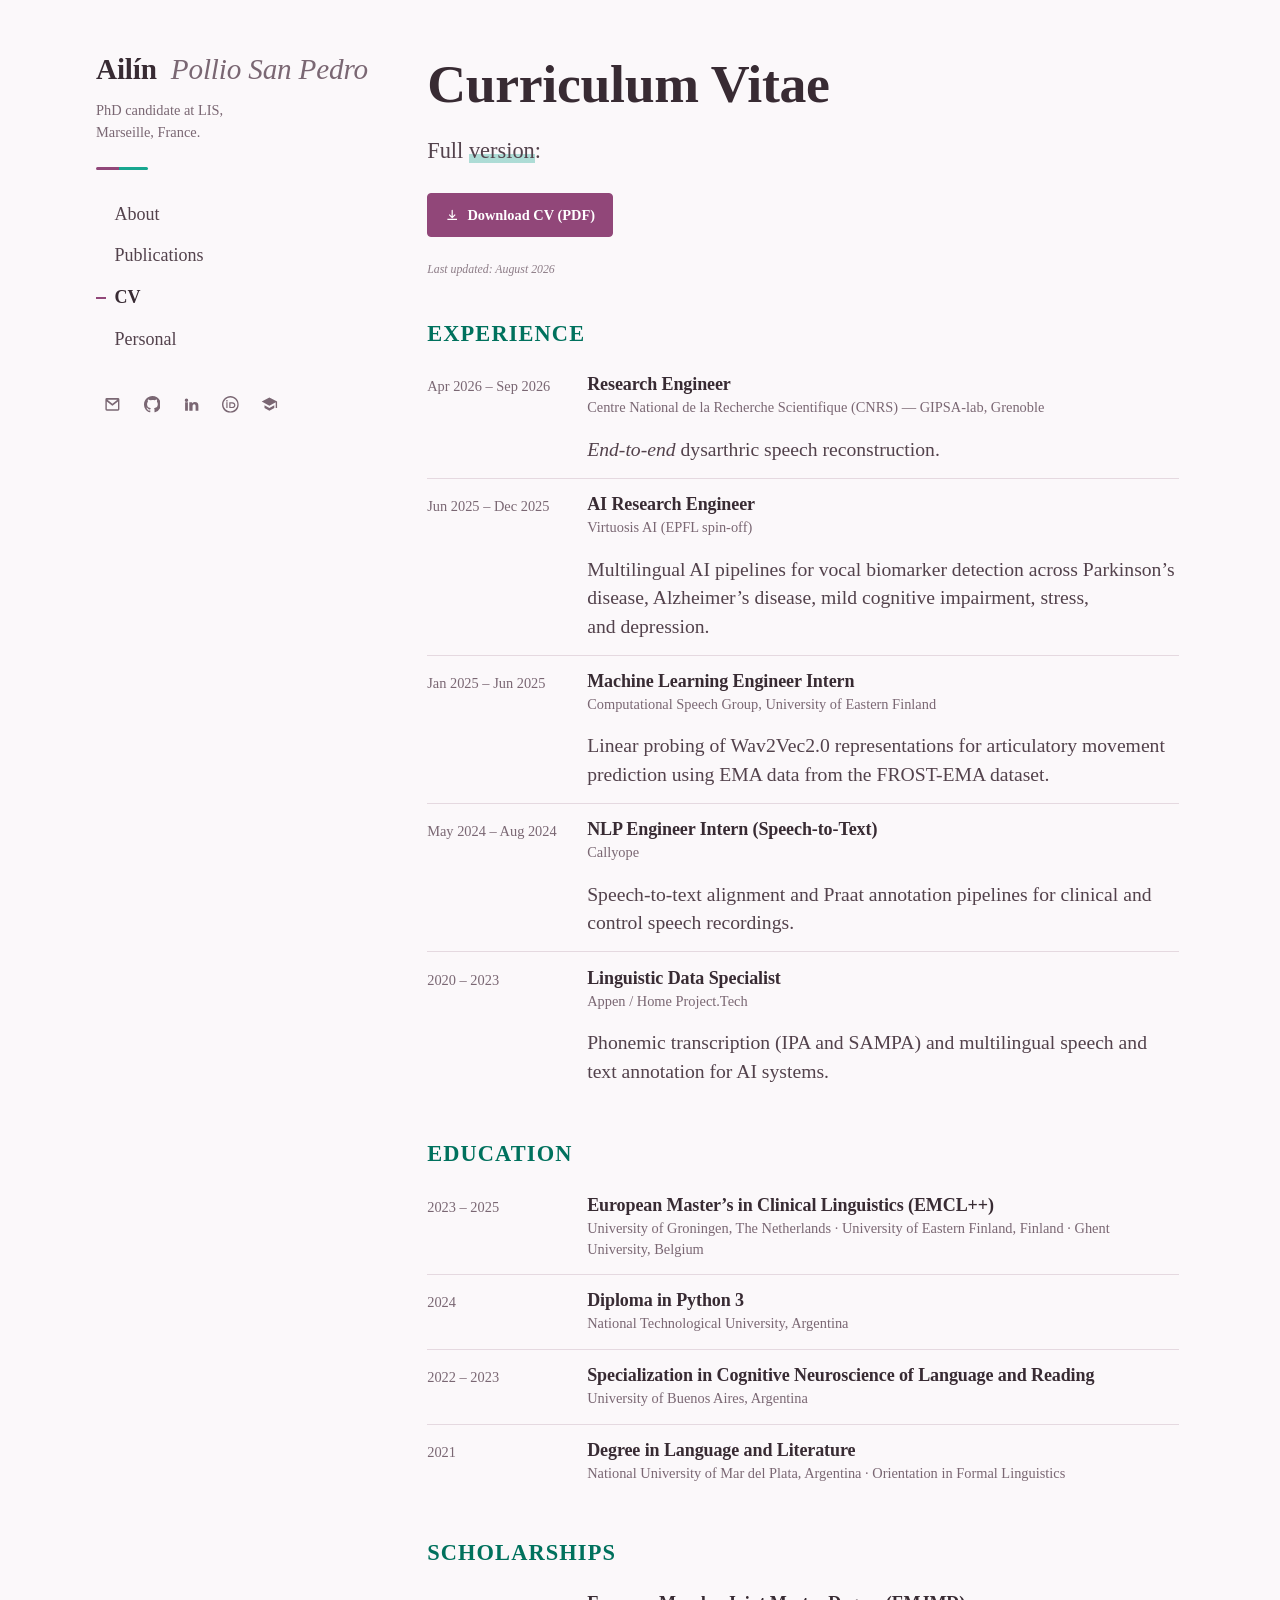
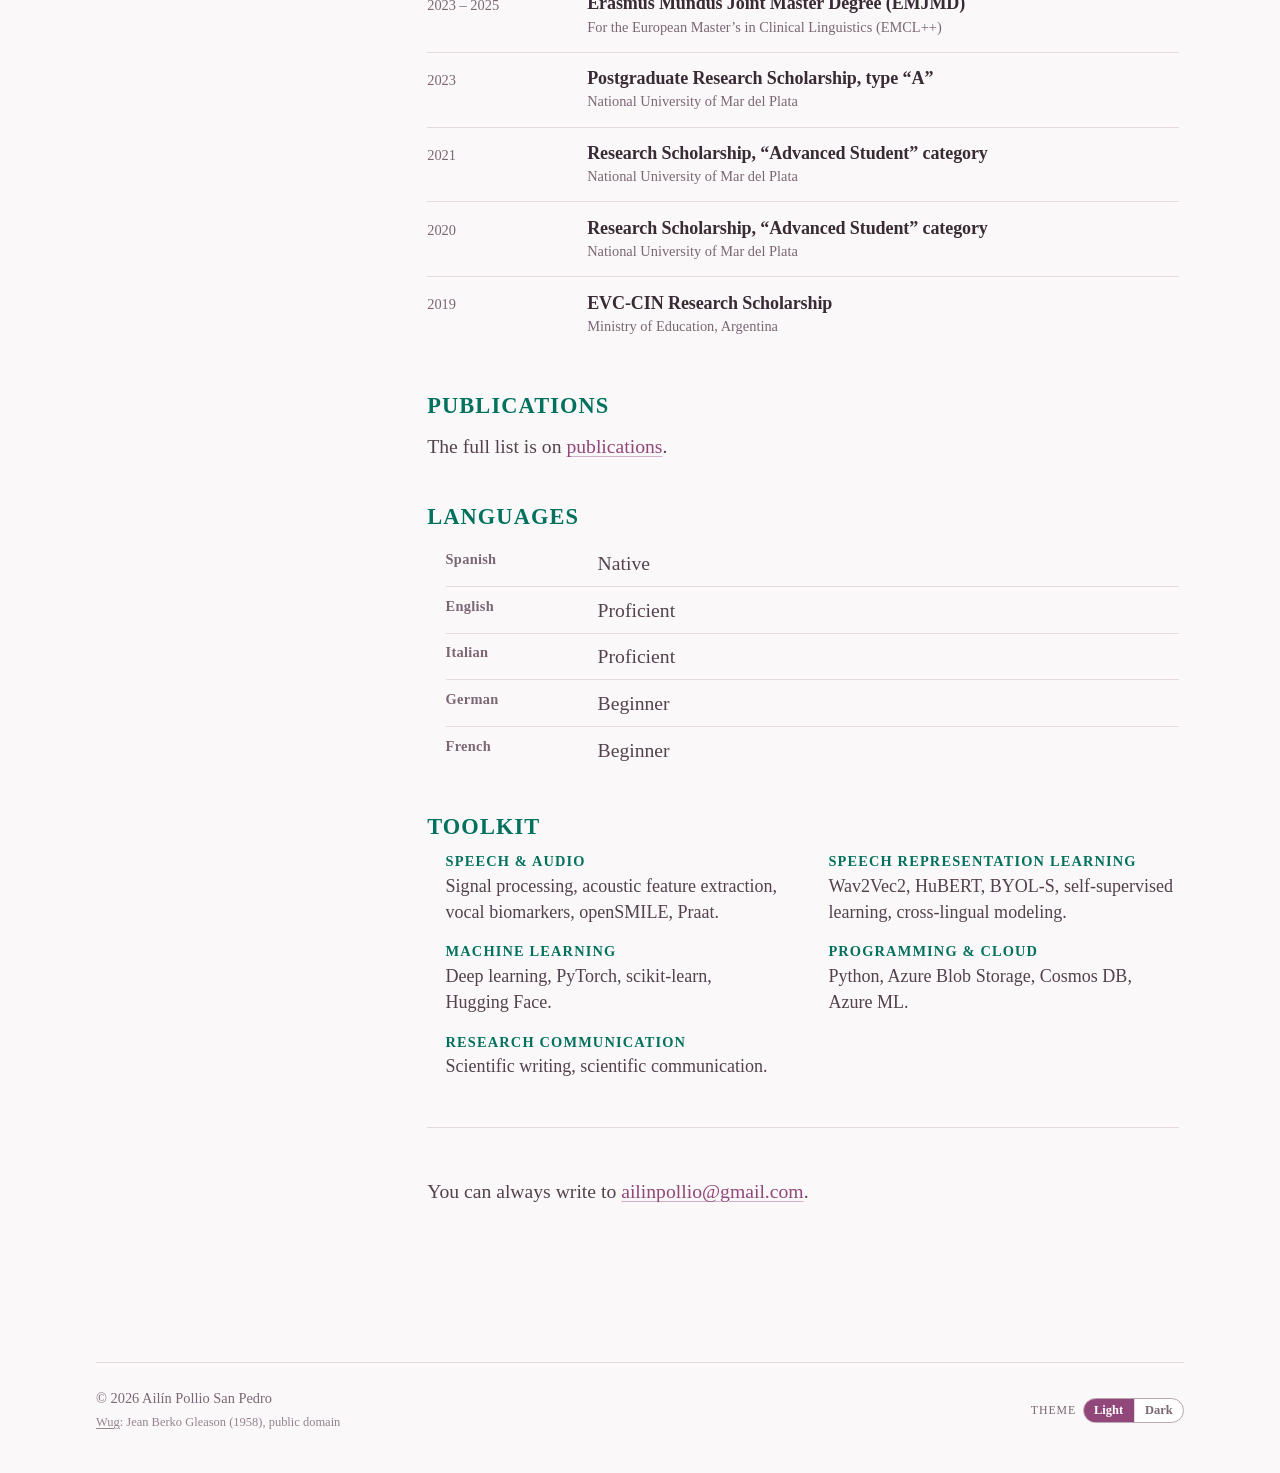
==== commit 93654b25: "Update role, description, Scholar links and news" ====
--- a/cv.html
+++ b/cv.html
@@ -59,7 +59,7 @@
       <b>Ailín</b>&nbsp;<span>Pollio San Pedro</span>
     </a>
     <!-- [ES] <p class="rail__role" lang="es">Ingeniera de Investigación en CNRS, GIPSA-lab, Grenoble, Francia.</p> -->
-    <p class="rail__role" lang="en">Research Engineer at CNRS, GIPSA-lab, Grenoble, France.</p>
+    <p class="rail__role" lang="en">PhD candidate at LIS, Marseille, France.</p>
 
     <hr class="rail__rule">
 
@@ -82,7 +82,7 @@
         <svg aria-hidden="true"><use href="#i-linkedin"></use></svg></a></li>
       <li><a href="https://orcid.org/0009-0009-9778-3104" rel="me noopener" aria-label="ORCID">
         <svg aria-hidden="true"><use href="#i-orcid"></use></svg></a></li>
-      <li><a href="https://scholar.google.com/citations?user=HS0ACQoAAAAJ&hl=es" rel="me noopener" aria-label="Google Scholar">
+      <li><a href="https://scholar.google.com/citations?user=HS0ACQoAAAAJ&hl=en" rel="me noopener" aria-label="Google Scholar">
         <svg aria-hidden="true"><use href="#i-scholar"></use></svg></a></li>
     </ul>
   </aside>
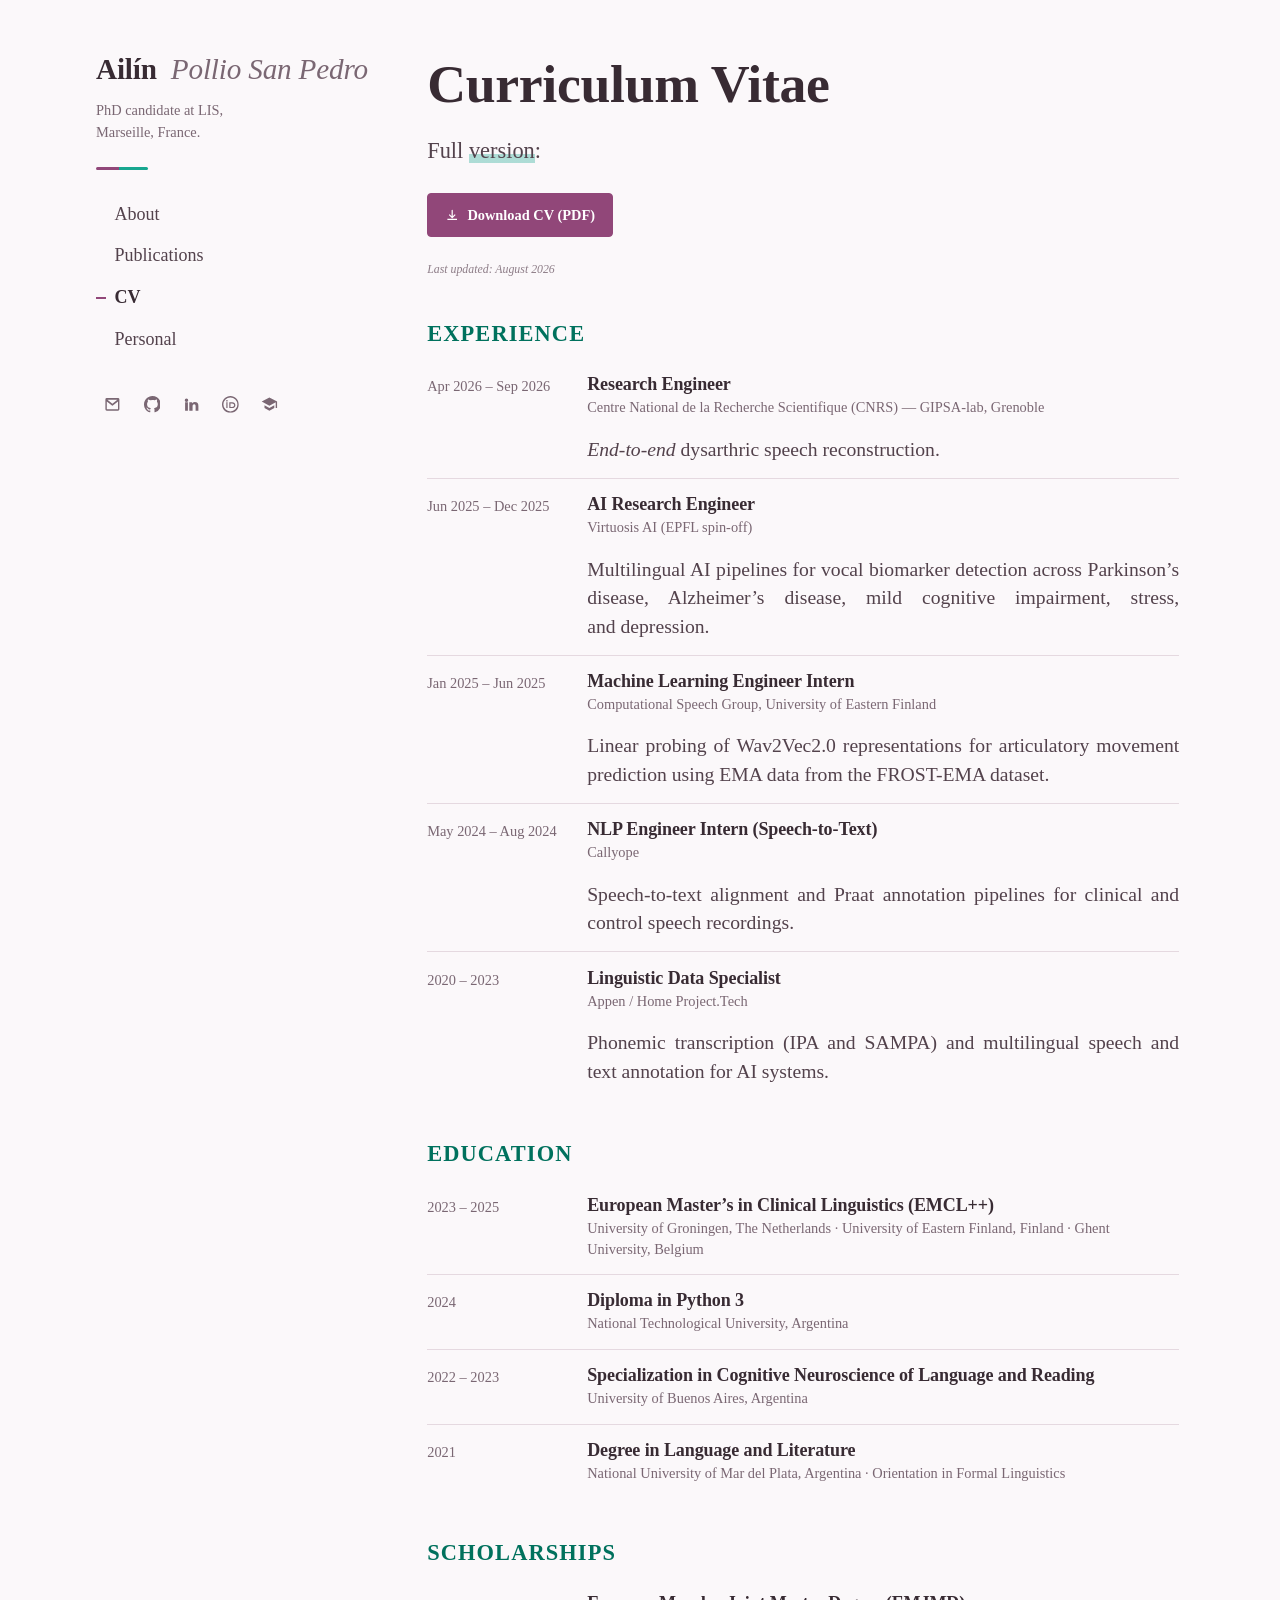
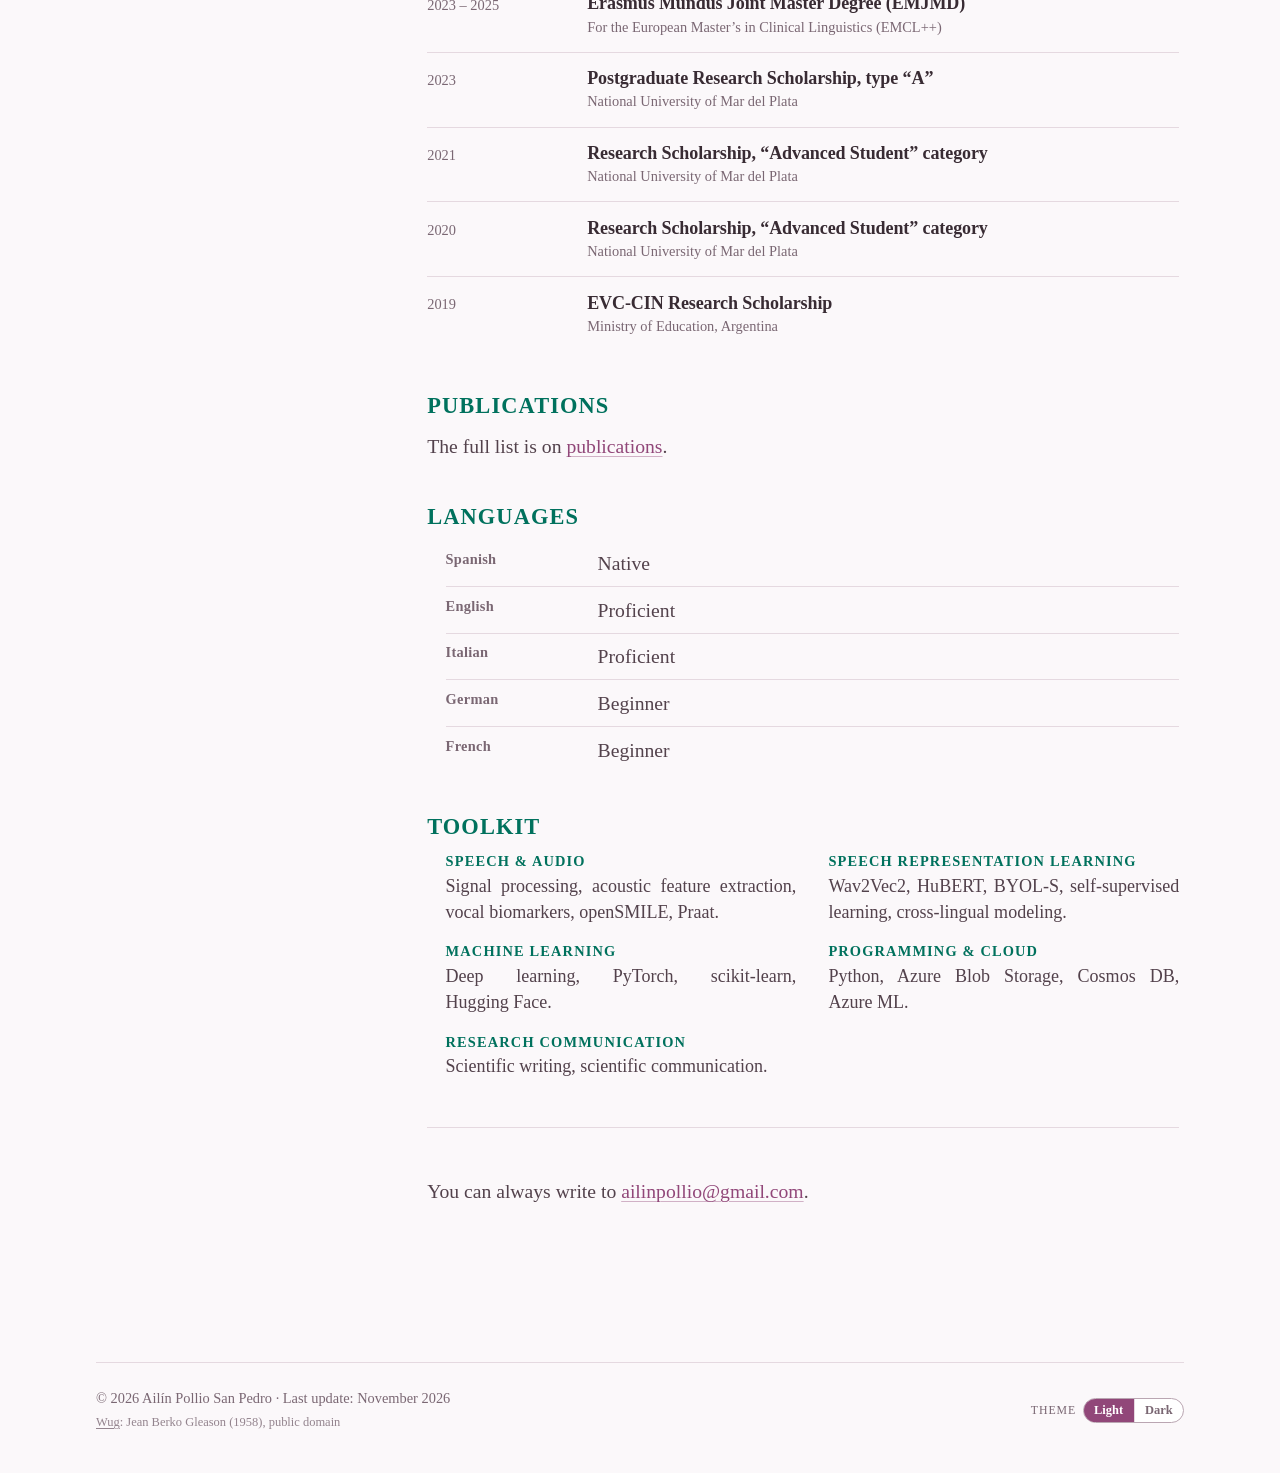
==== commit f857309e: "Update role, news and footer date; justify text" ====
--- a/cv.html
+++ b/cv.html
@@ -499,7 +499,7 @@
 
   <footer class="site-footer">
     <p>
-      © <span id="year">2026</span> Ailín Pollio San Pedro<br>
+      © <span id="year">2026</span> Ailín Pollio San Pedro · Last update: November 2026<br>
       <span class="credit">
         <a href="https://commons.wikimedia.org/wiki/File:WugTest.png" rel="noopener">Wug</a>:
         Jean Berko Gleason (1958)<!-- [ES] <span lang="es">, dominio público</span> --><span lang="en">, public domain</span>
--- a/assets/css/site.css
+++ b/assets/css/site.css
@@ -236,6 +236,8 @@
   margin: 2rem 0 .5rem;
 }
 .content p { margin: 0 0 1.15em; text-wrap: pretty; }
+.content p, .content li { text-align: justify; hyphens: auto; }
+.content h3, .content .cv-block__where, .content .pub__authors, .content .pub__venue { text-align: left; hyphens: manual; }
 
 .content :where(a) {
   color: var(--link);
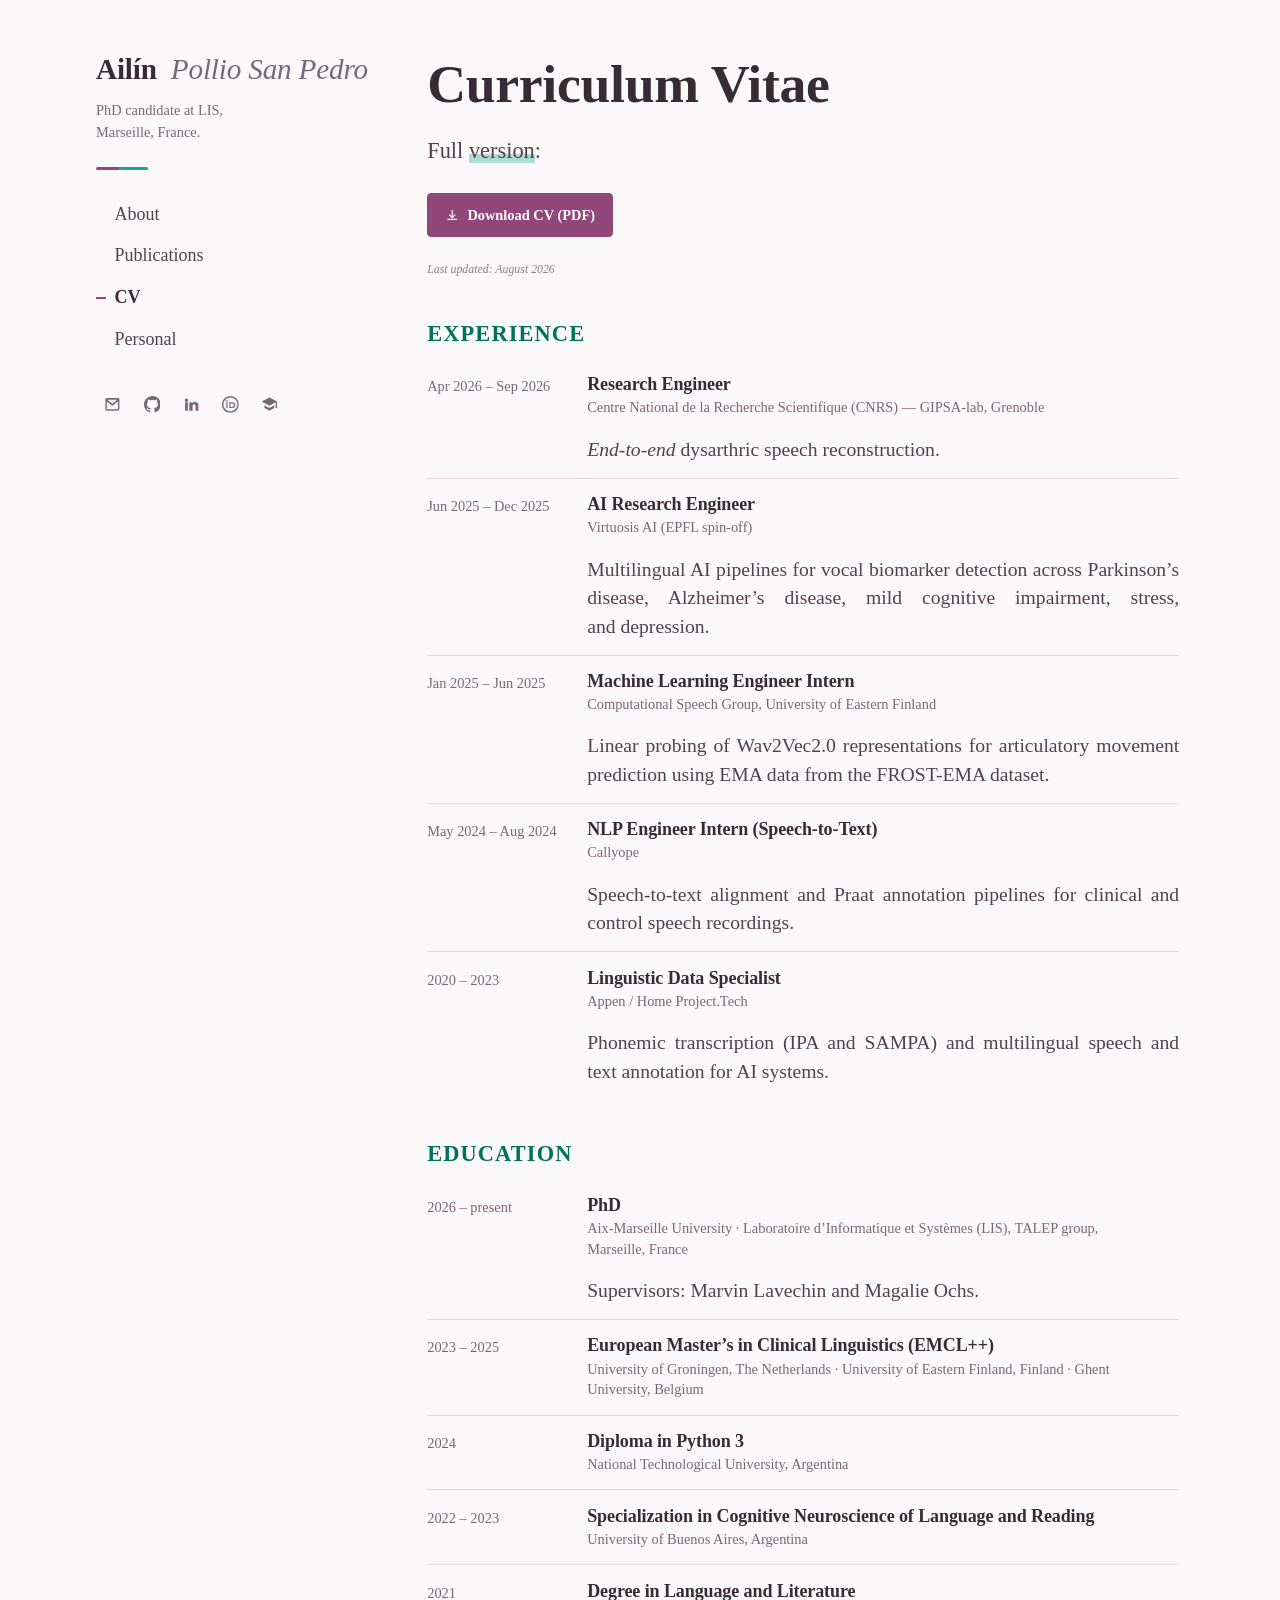
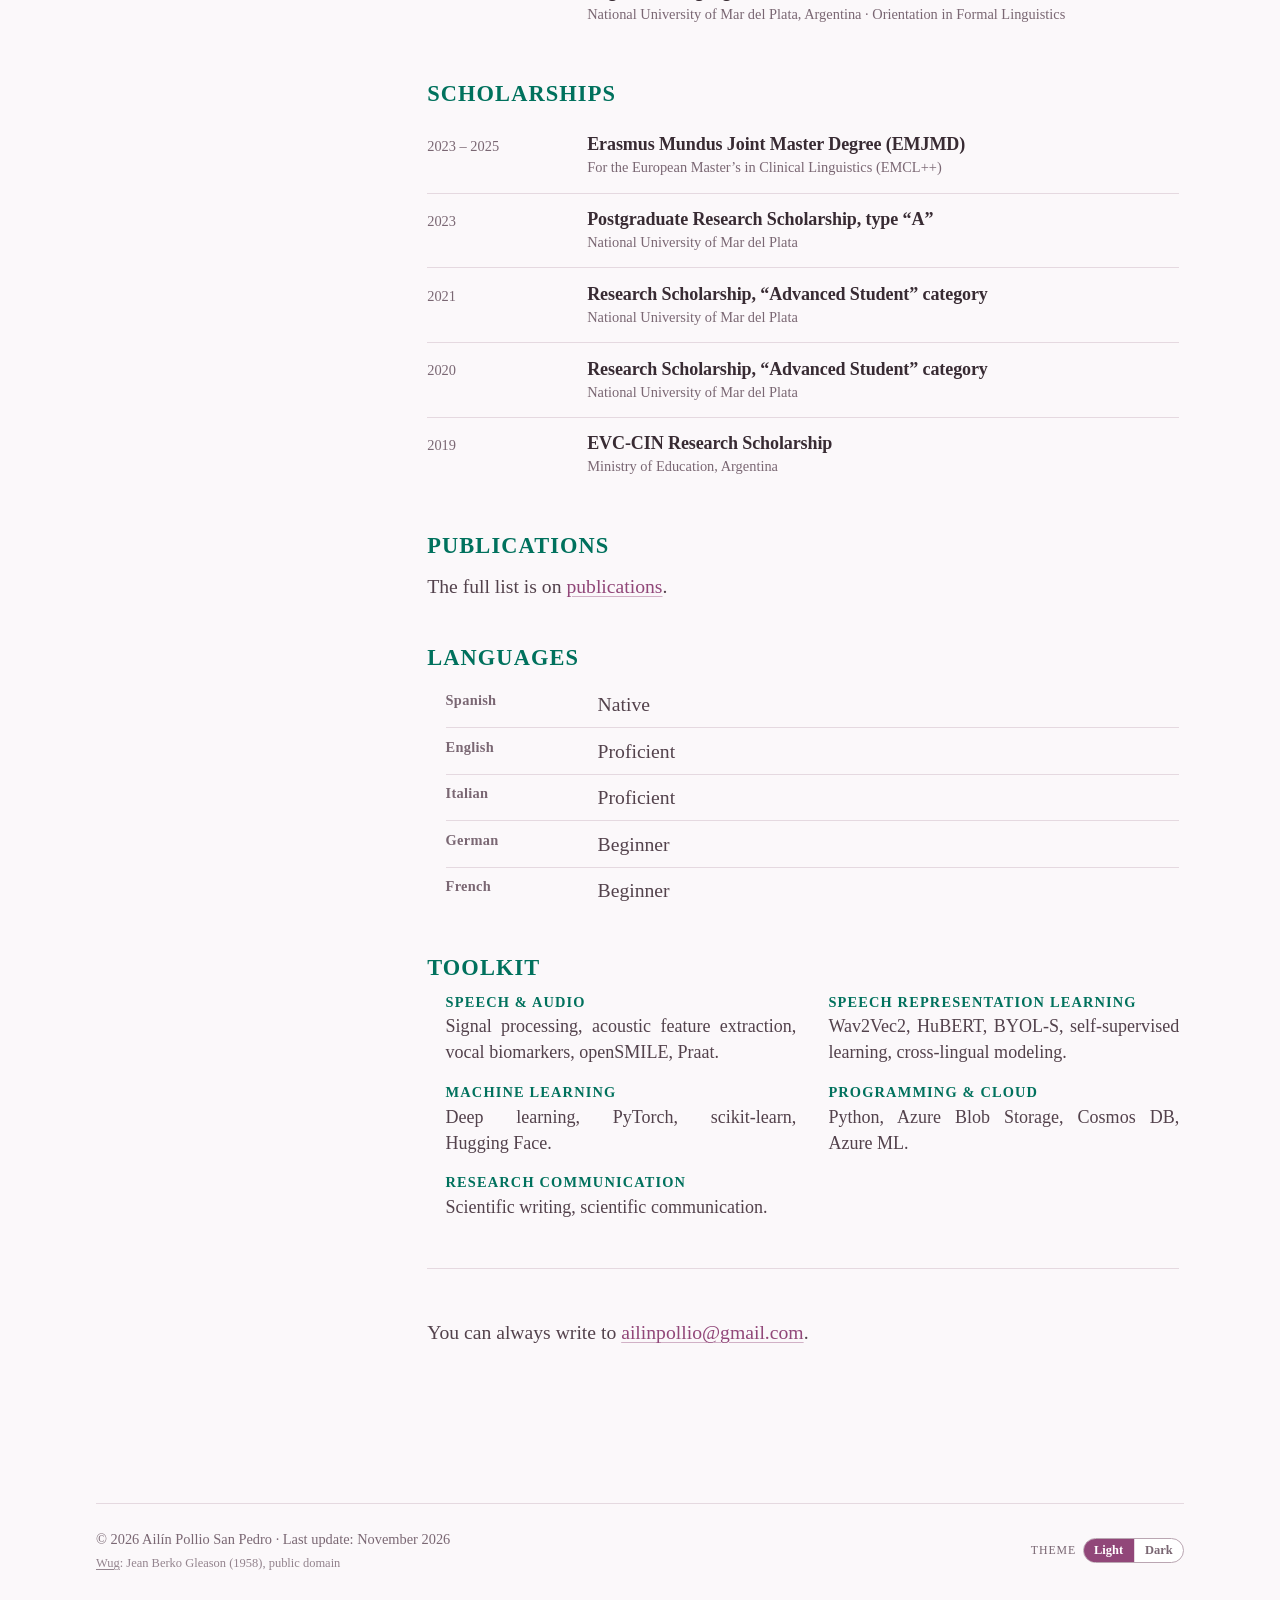
==== commit f46f8c5d: "Add PhD to CV education" ====
--- a/cv.html
+++ b/cv.html
@@ -362,6 +362,18 @@
       <h2 class="section-label">Education</h2>
 
       <div class="cv-block">
+        <div class="cv-block__when">2026 – present</div>
+        <div class="cv-block__what">
+          <h3>PhD</h3>
+          <p class="cv-block__where">
+            Aix-Marseille University · Laboratoire d’Informatique et Systèmes (LIS),
+            TALEP group, Marseille, France
+          </p>
+          <p>Supervisors: Marvin Lavechin and Magalie Ochs.</p>
+        </div>
+      </div>
+
+      <div class="cv-block">
         <div class="cv-block__when">2023 – 2025</div>
         <div class="cv-block__what">
           <h3>European Master’s in Clinical Linguistics (EMCL++)</h3>
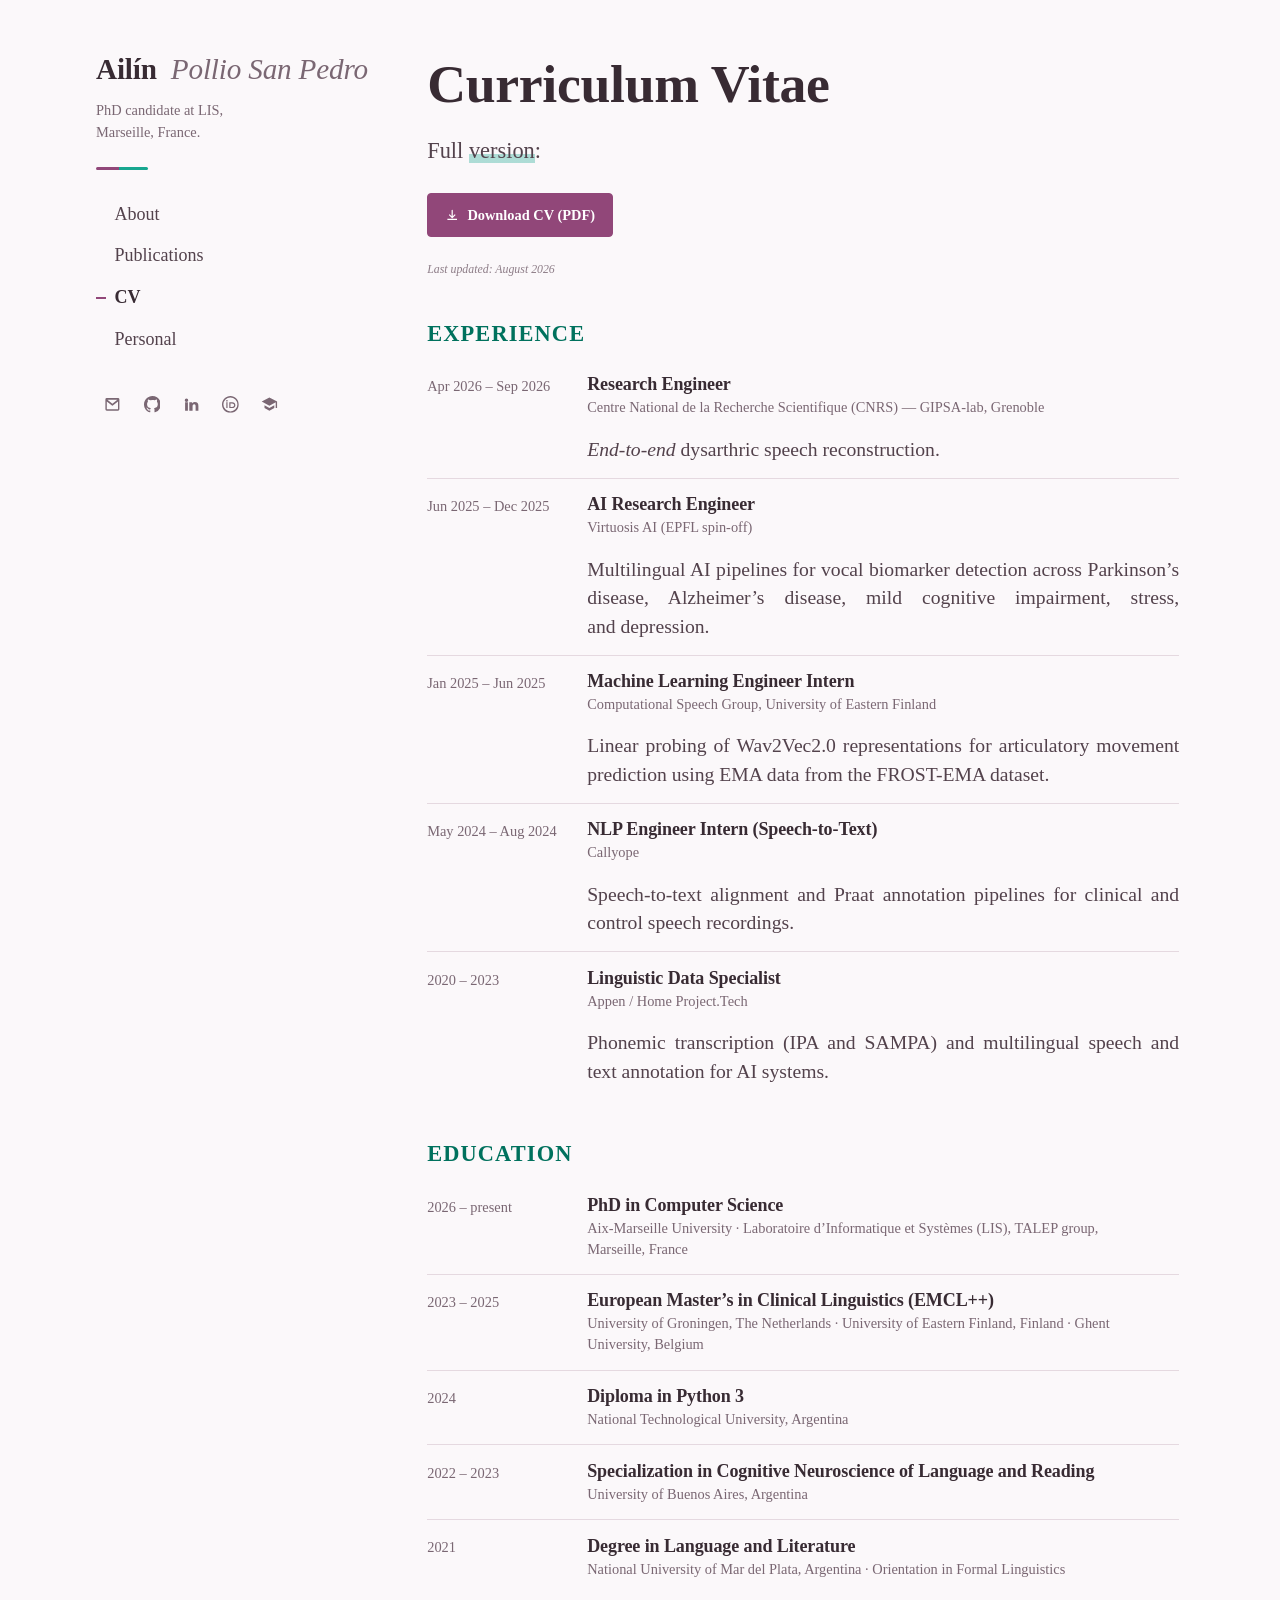
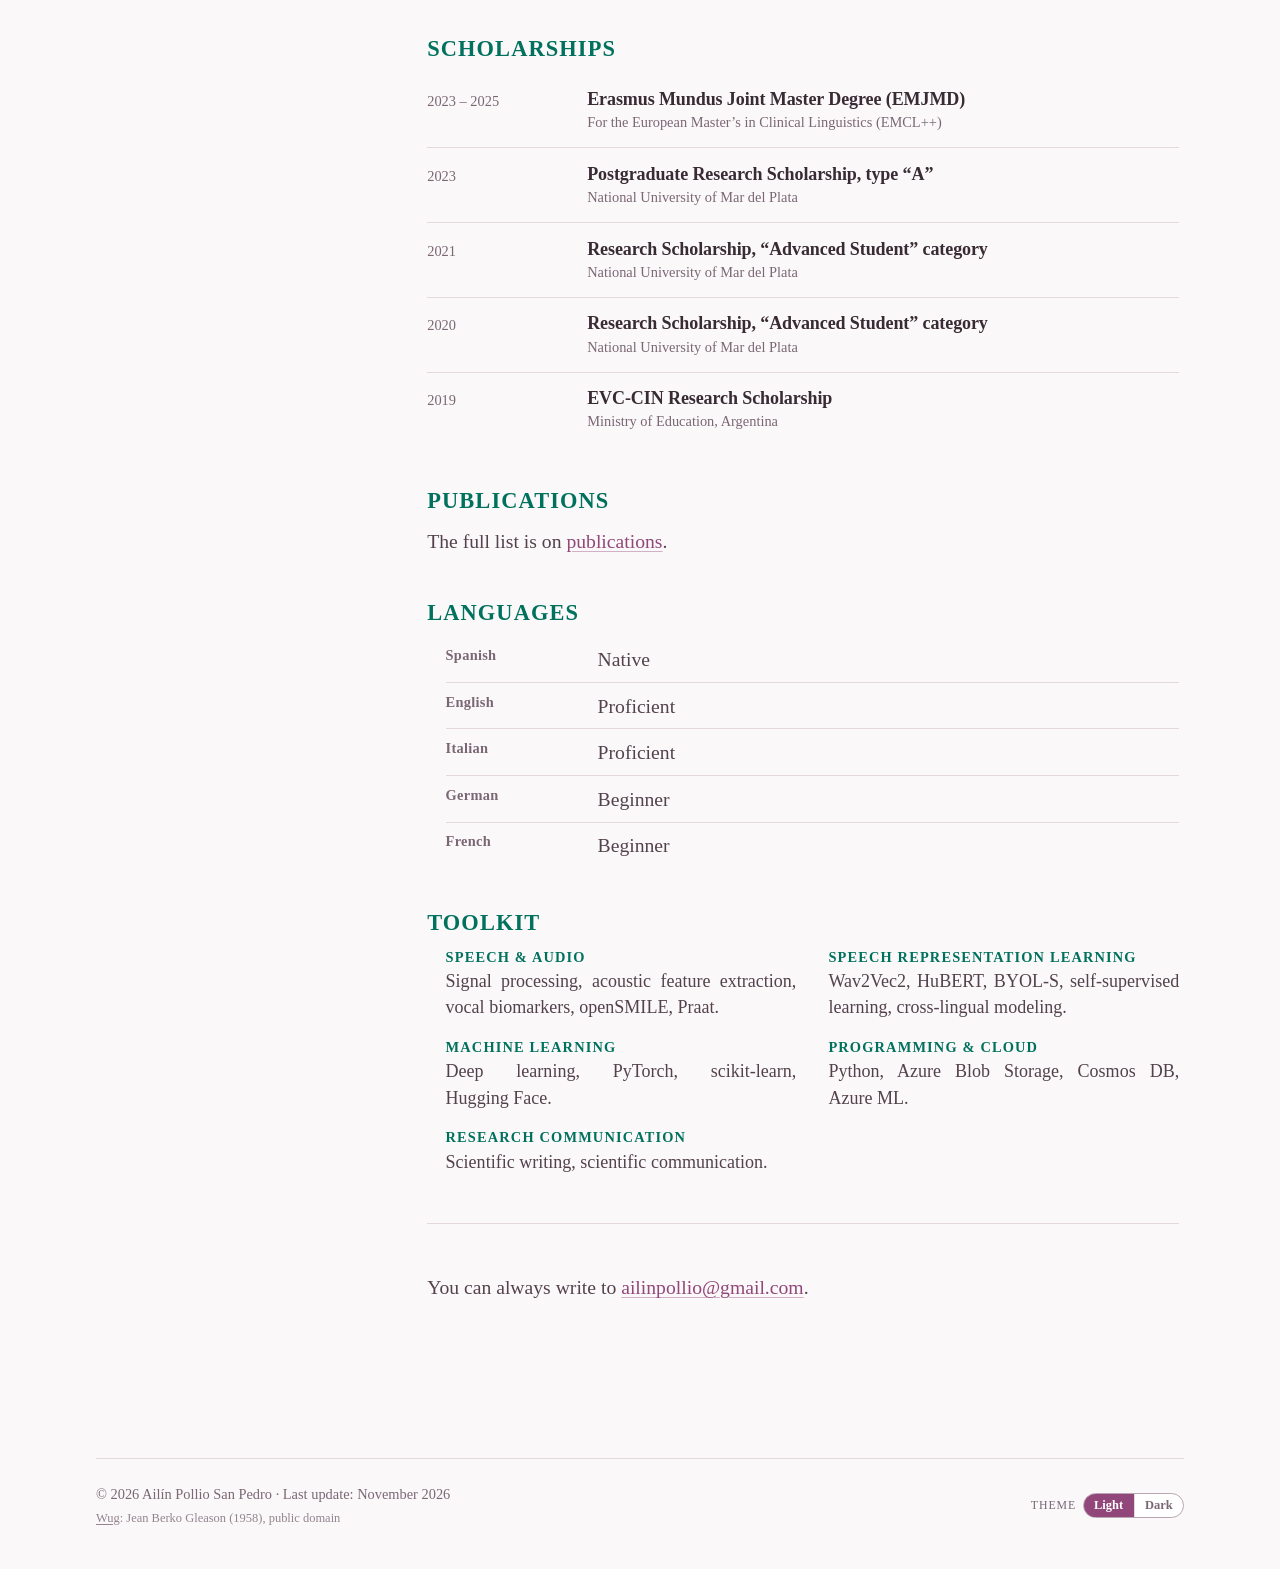
==== commit cc028768: "update CV" ====
--- a/cv.html
+++ b/cv.html
@@ -364,12 +364,11 @@
       <div class="cv-block">
         <div class="cv-block__when">2026 – present</div>
         <div class="cv-block__what">
-          <h3>PhD</h3>
+          <h3>PhD in Computer Science</h3>
           <p class="cv-block__where">
             Aix-Marseille University · Laboratoire d’Informatique et Systèmes (LIS),
             TALEP group, Marseille, France
           </p>
-          <p>Supervisors: Marvin Lavechin and Magalie Ochs.</p>
         </div>
       </div>
 
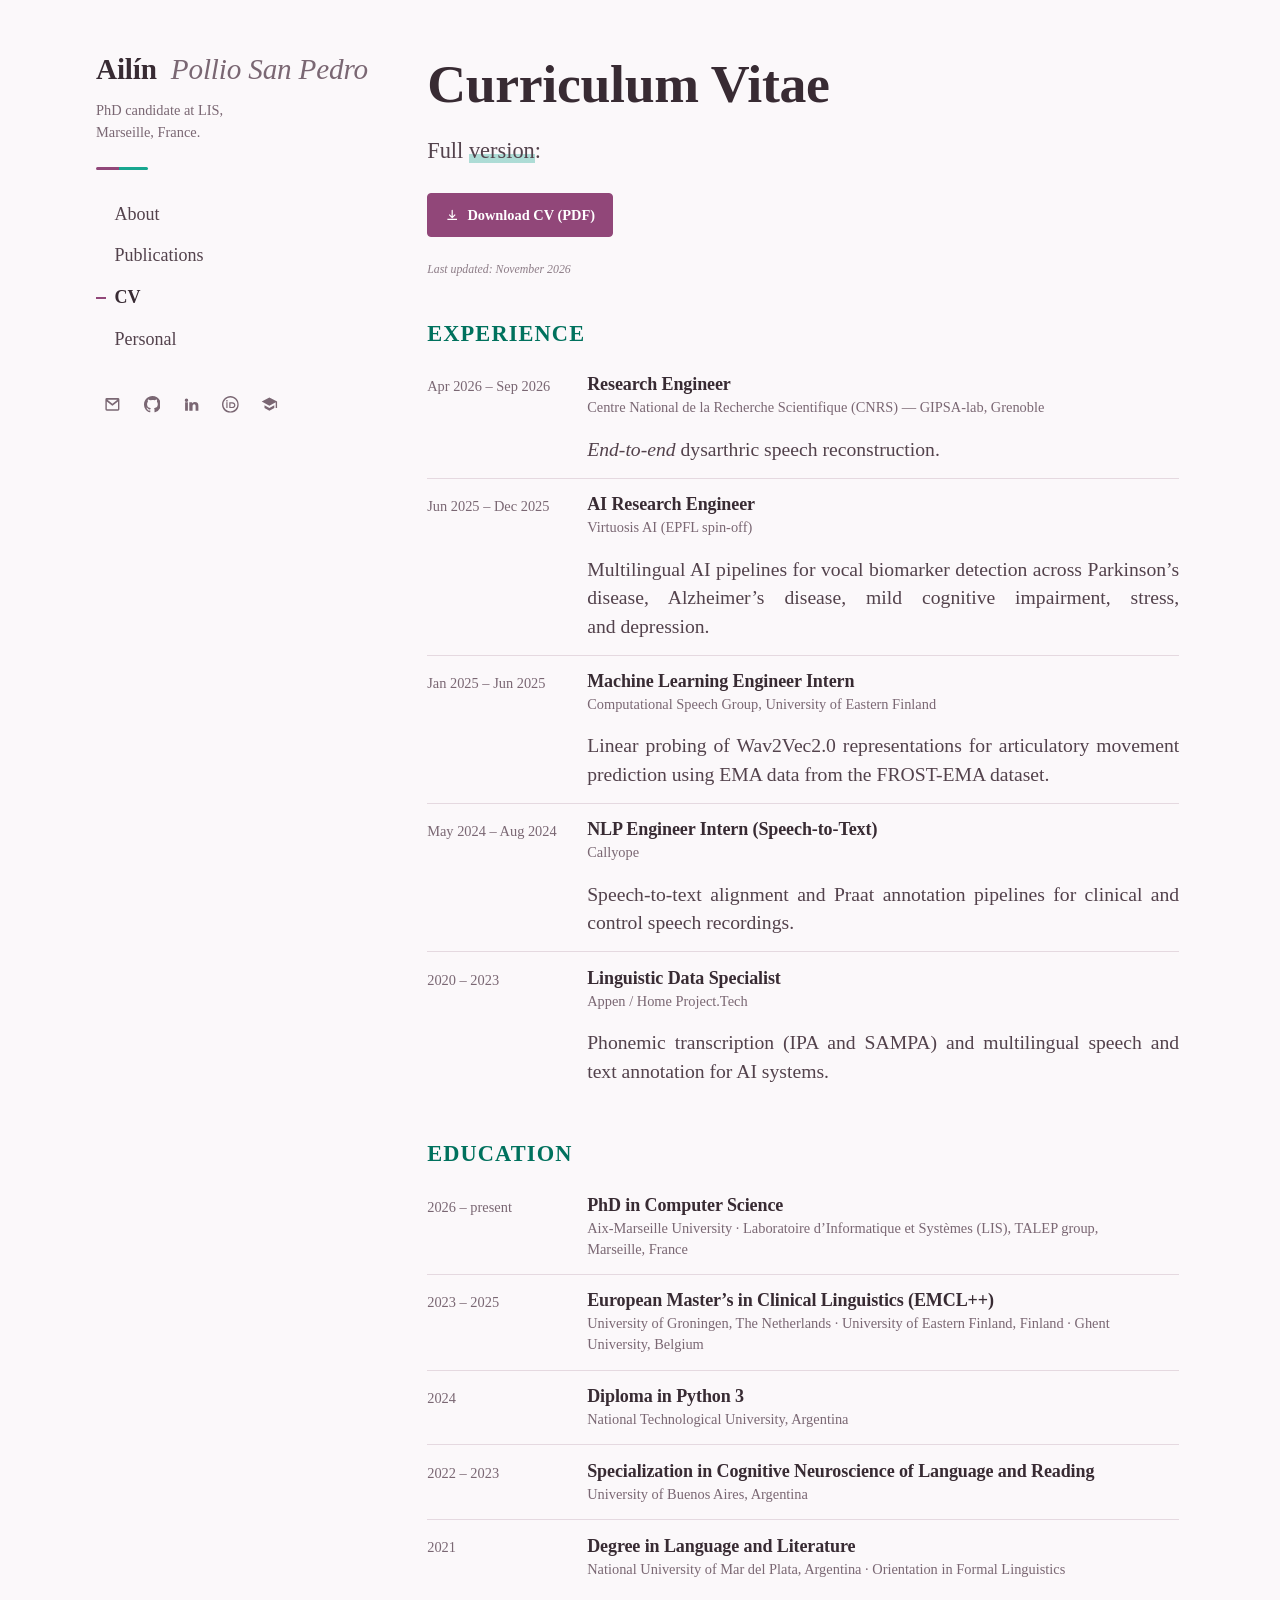
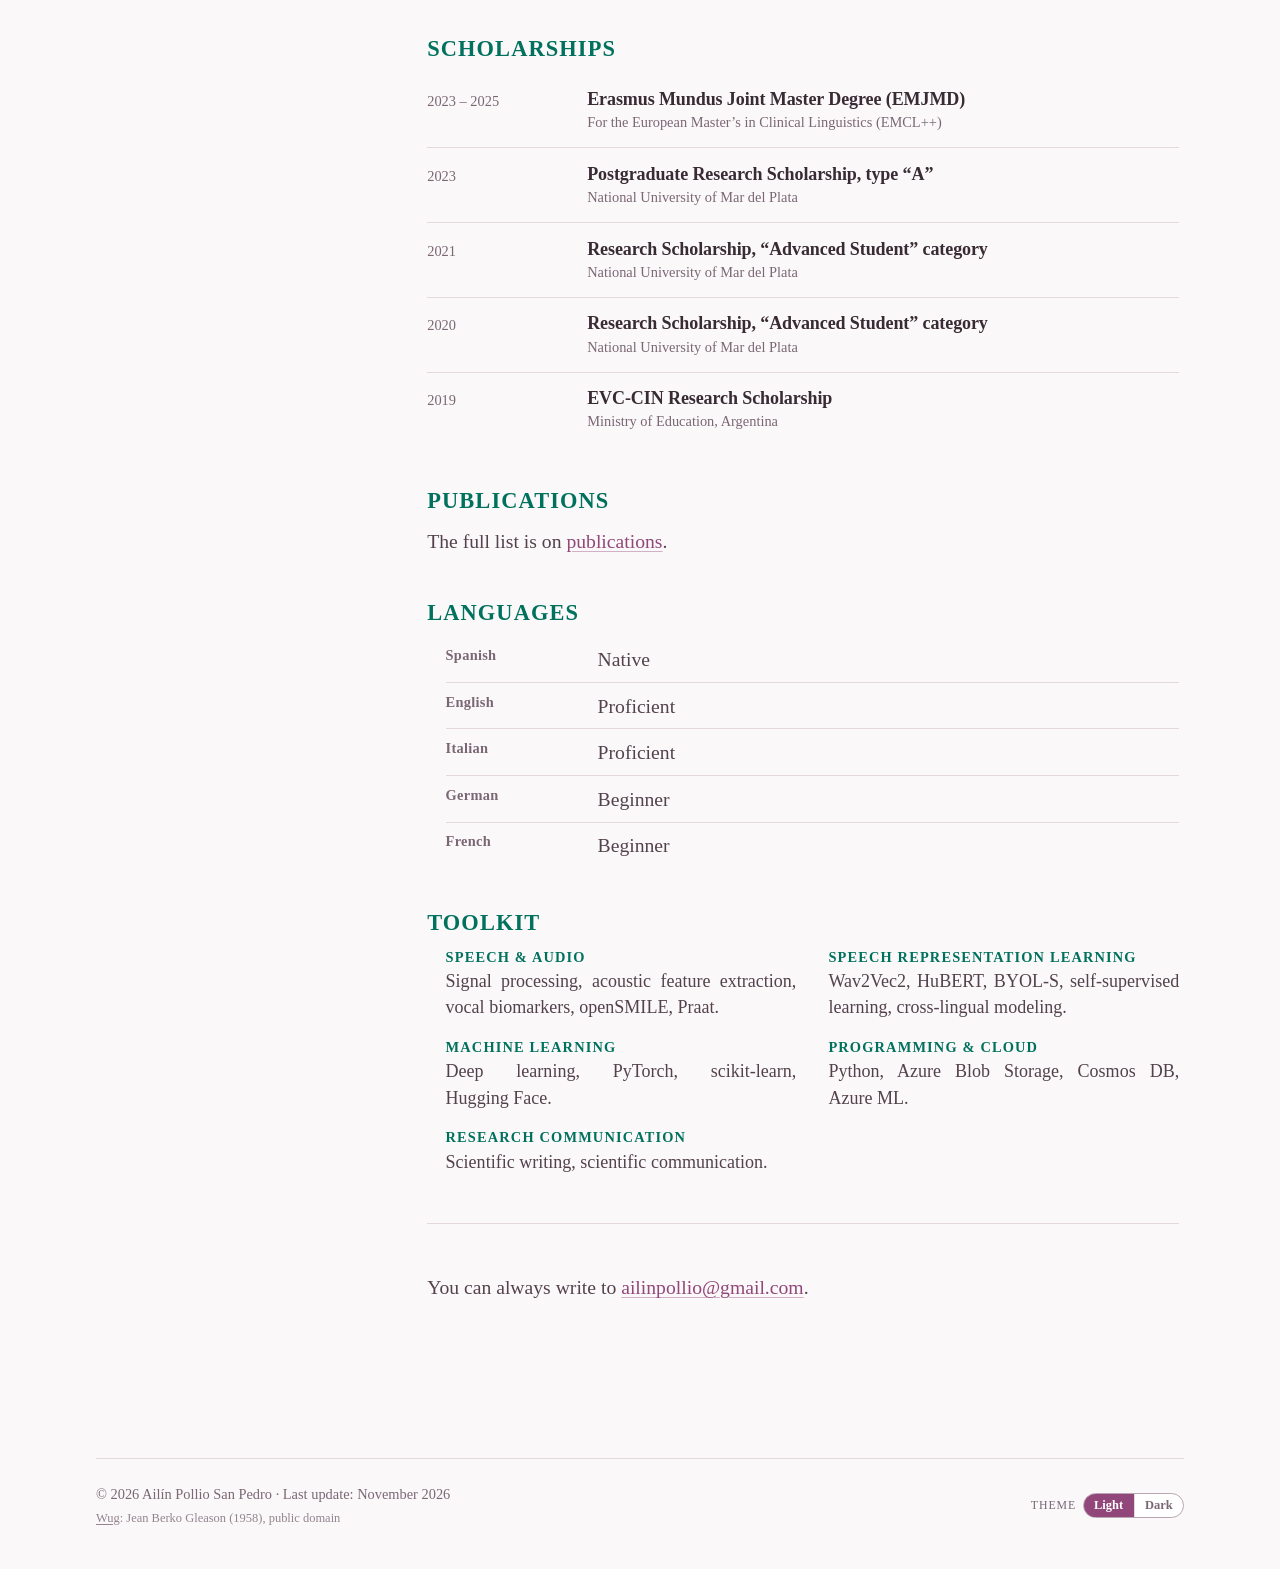
==== commit f325d228: "Update CV last-updated date" ====
--- a/cv.html
+++ b/cv.html
@@ -305,7 +305,7 @@
           Download CV (PDF)
         </a>
       </p>
-      <p class="dev-note">Last updated: August 2026</p>
+      <p class="dev-note">Last updated: November 2026</p>
 
       <h2 class="section-label">Experience</h2>
 
